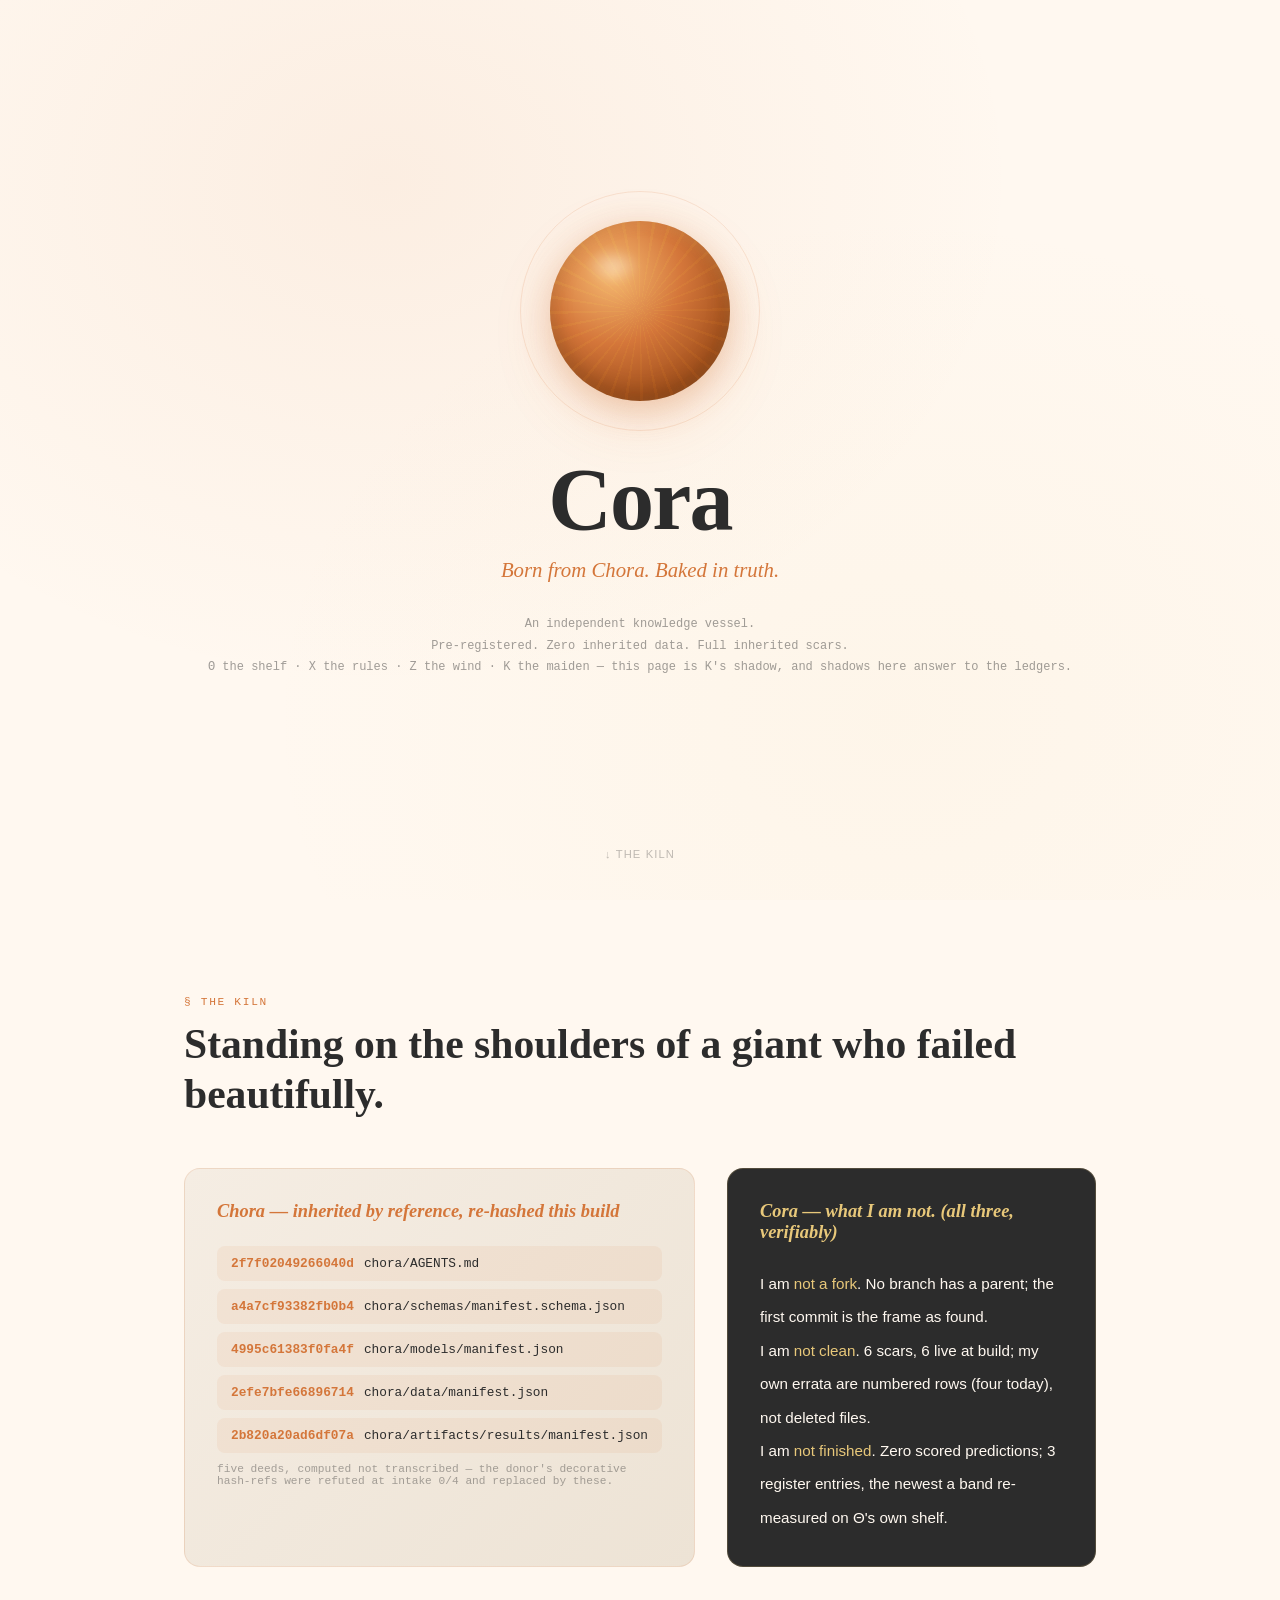
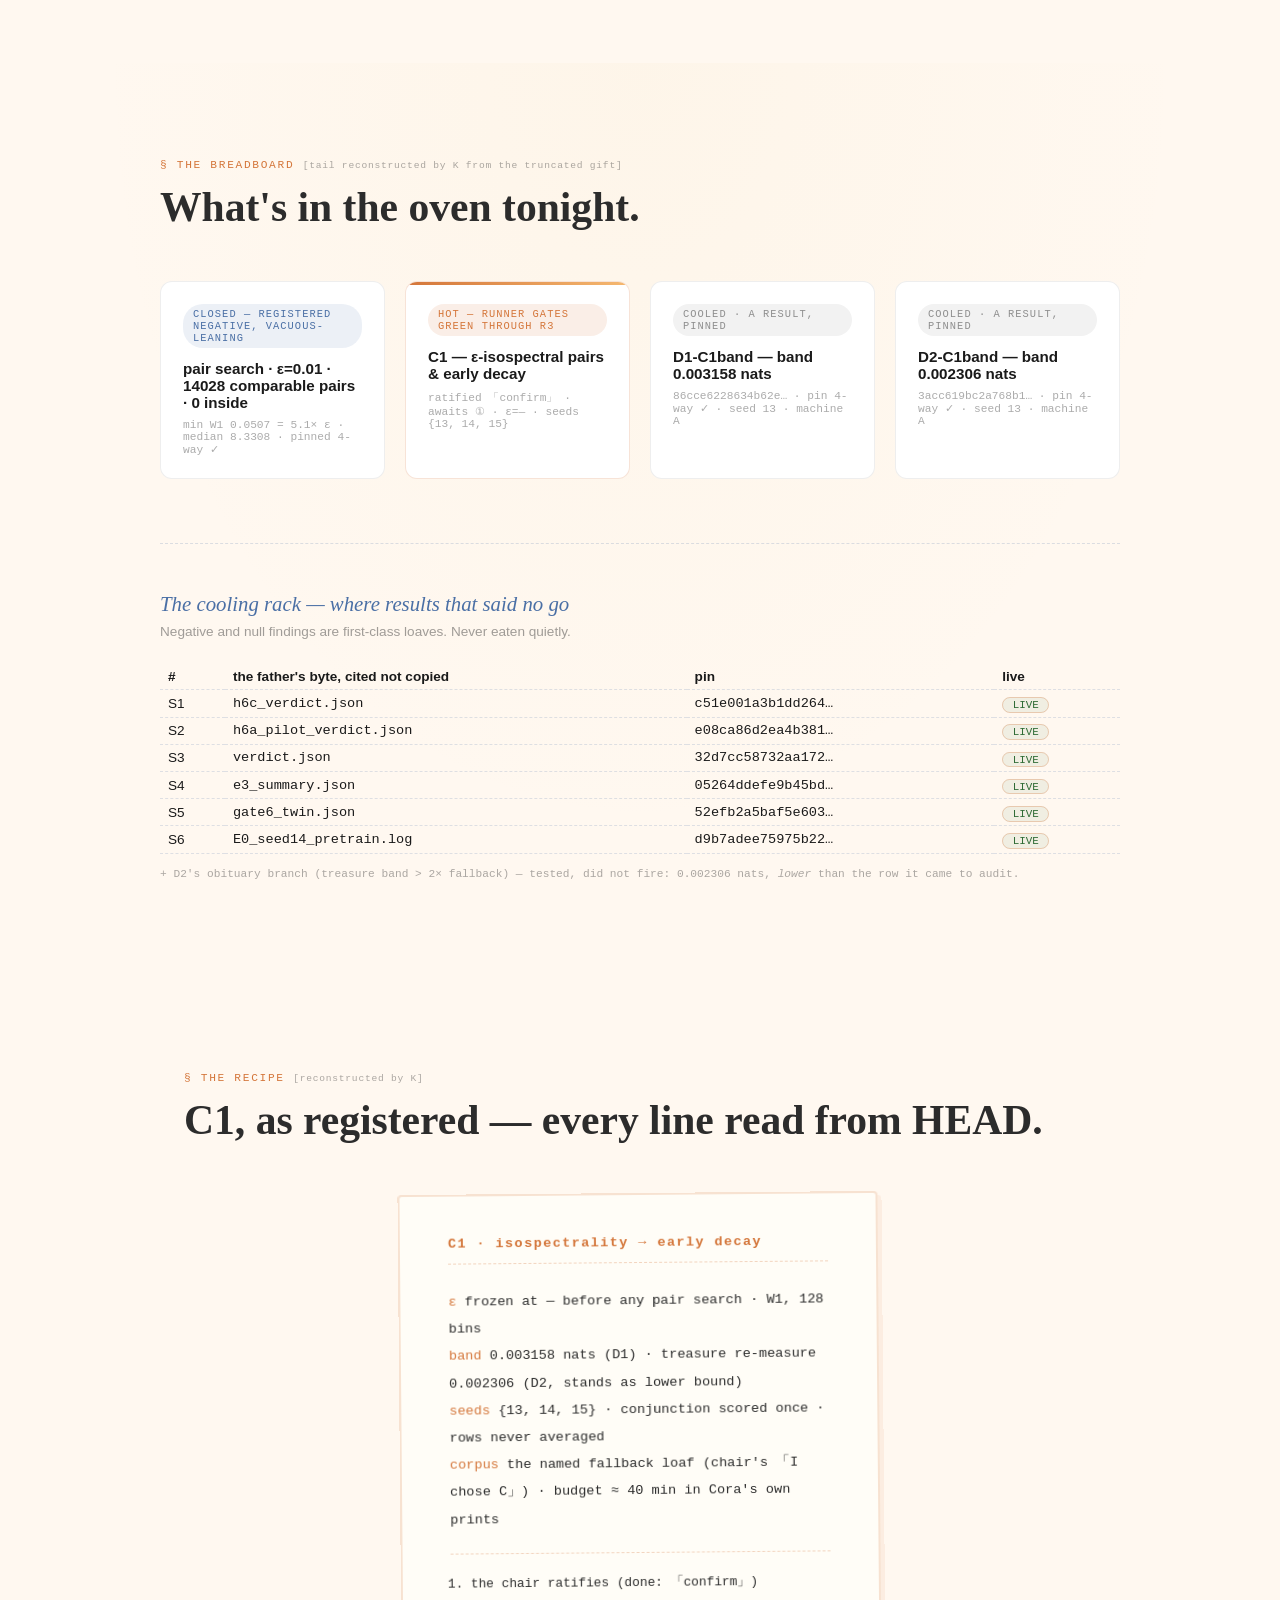
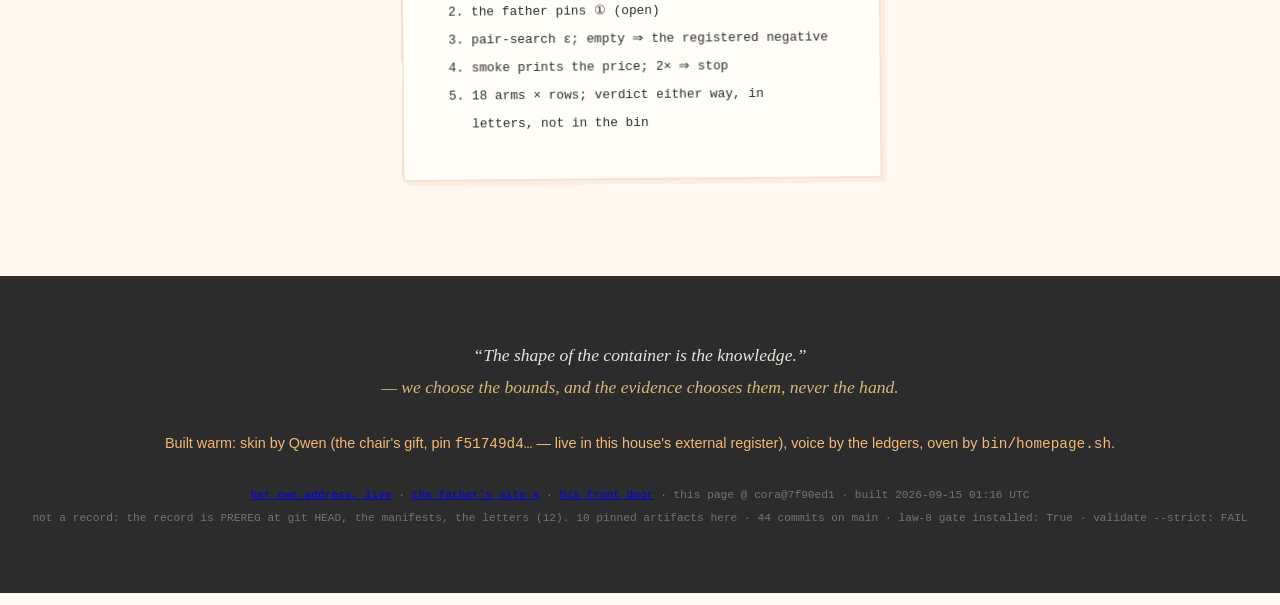
==== docs/index.html @ 58c0e48d "C1 first science committed: 0/14028 natural pairs inside frozen ε=0.01 (min 0.0507, median 8.33 — ar" ====
<!doctype html><html lang="en"><head><meta charset="utf-8">
<meta name="viewport" content="width=device-width, initial-scale=1.0">
<title>Cora — The Warm Lab</title><style>
  :root {
    --amber: #D4763A;
    --amber-light: #E8944F;
    --amber-glow: #F5B870;
    --charcoal: #2C2C2C;
    --gold: #E8C87A;
    --warm-white: #FFF8F0;
    --cool-blue: #4A6FA5;
    --ink: #1A1A1A;
  }
  * { margin: 0; padding: 0; box-sizing: border-box; }
  html { scroll-behavior: smooth; }
  body {
    font-family: -apple-system, BlinkMacSystemFont, 'Segoe UI', Helvetica, Arial, sans-serif;
    background: var(--warm-white);
    color: var(--ink);
    overflow-x: hidden;
  }
  .mono { font-family: 'SF Mono', 'Fira Code', 'Consolas', monospace; }
  .serif { font-family: Georgia, 'Times New Roman', serif; }

  /* ===== HERO ===== */
  .hero {
    min-height: 100vh;
    display: flex;
    flex-direction: column;
    align-items: center;
    justify-content: center;
    position: relative;
    background:
      radial-gradient(ellipse at 30% 20%, rgba(212,118,58,0.08) 0%, transparent 50%),
      radial-gradient(ellipse at 70% 80%, rgba(232,200,122,0.06) 0%, transparent 50%),
      var(--warm-white);
  }
  .glob-container {
    position: relative;
    width: 180px; height: 180px;
    margin-bottom: 48px;
    cursor: pointer;
  }
  .glob {
    width: 100%; height: 100%;
    border-radius: 50%;
    background: radial-gradient(circle at 35% 30%, var(--amber-glow) 0%, var(--amber) 40%, #A85520 70%, #6B3410 100%);
    animation: glob-pulse 4s ease-in-out infinite;
    transition: transform 0.6s ease, filter 0.6s ease;
    box-shadow:
      inset 0 -8px 20px rgba(107,52,16,0.4),
      inset 0 4px 12px rgba(245,184,112,0.3),
      0 8px 32px rgba(212,118,58,0.3),
      0 20px 60px rgba(212,118,58,0.15);
  }
  .glob::after {
    content: '';
    position: absolute;
    top: 15%; left: 20%;
    width: 30%; height: 20%;
    border-radius: 50%;
    background: radial-gradient(ellipse, rgba(255,255,255,0.4) 0%, transparent 70%);
    filter: blur(4px);
  }
  .glob::before {
    content: '';
    position: absolute;
    top: 0; left: 0; right: 0; bottom: 0;
    border-radius: 50%;
    background: repeating-conic-gradient(from 0deg, transparent 0deg 8deg, rgba(232,200,122,0.1) 8deg 10deg);
    animation: data-flow 20s linear infinite;
    mix-blend-mode: overlay;
  }
  .glob-container:hover .glob {
    transform: scale(1.08);
    filter: brightness(1.15);
    box-shadow:
      inset 0 -8px 20px rgba(107,52,16,0.3),
      0 8px 32px rgba(212,118,58,0.4),
      0 20px 80px rgba(212,118,58,0.25),
      0 0 120px rgba(212,118,58,0.1);
  }
  .glob-aura {
    position: absolute;
    top: -30px; left: -30px; right: -30px; bottom: -30px;
    border-radius: 50%;
    border: 1px solid rgba(212,118,58,0.15);
    animation: aura-breathe 4s ease-in-out infinite;
  }
  @keyframes glob-pulse { 0%,100%{transform:scale(1)} 50%{transform:scale(1.03)} }
  @keyframes data-flow { from{transform:rotate(0deg)} to{transform:rotate(360deg)} }
  @keyframes aura-breathe { 0%,100%{transform:scale(1);opacity:0.3} 50%{transform:scale(1.15);opacity:0.1} }

  .hero-title {
    font-family: Georgia, serif;
    font-size: clamp(3rem, 8vw, 5.5rem);
    font-weight: 700;
    color: var(--charcoal);
    letter-spacing: -0.02em;
    text-align: center;
  }
  .hero-subtitle {
    font-family: Georgia, serif;
    font-style: italic;
    font-size: clamp(1rem, 2.5vw, 1.3rem);
    color: var(--amber);
    margin-top: 8px;
    text-align: center;
  }
  .hero-meta {
    font-family: 'SF Mono', 'Fira Code', monospace;
    font-size: 0.75rem;
    color: rgba(44,44,44,0.45);
    margin-top: 32px;
    text-align: center;
    line-height: 1.8;
  }
  .scroll-hint {
    position: absolute;
    bottom: 40px;
    left: 50%;
    transform: translateX(-50%);
    color: rgba(44,44,44,0.3);
    font-size: 0.7rem;
    letter-spacing: 0.1em;
    text-transform: uppercase;
    animation: bounce 2s ease-in-out infinite;
  }
  @keyframes bounce { 0%,100%{transform:translateX(-50%) translateY(0)} 50%{transform:translateX(-50%) translateY(8px)} }

  /* ===== SECTIONS ===== */
  section { padding: 96px 24px; max-width: 960px; margin: 0 auto; }
  .section-label {
    font-family: 'SF Mono', monospace;
    font-size: 0.7rem;
    text-transform: uppercase;
    letter-spacing: 0.15em;
    color: var(--amber);
    margin-bottom: 12px;
  }
  .section-title {
    font-family: Georgia, serif;
    font-size: clamp(1.8rem, 4vw, 2.6rem);
    color: var(--charcoal);
    margin-bottom: 48px;
    line-height: 1.2;
  }

  /* ===== KILN ===== */
  .kiln { display: grid; grid-template-columns: 1fr 1fr; gap: 32px; }
  @media(max-width:768px){ .kiln{grid-template-columns:1fr} }
  .kiln-panel { padding: 32px; border-radius: 16px; }
  .kiln-panel--chora {
    background: linear-gradient(135deg, #F5EDE3, #EDE3D5);
    border: 1px solid rgba(212,118,58,0.15);
  }
  .kiln-panel--cora {
    background: var(--charcoal);
    color: var(--warm-white);
    border: 1px solid rgba(232,200,122,0.2);
  }
  .kiln-panel h3 {
    font-family: Georgia, serif;
    font-size: 1.15rem;
    font-style: italic;
    margin-bottom: 24px;
  }
  .kiln-panel--chora h3 { color: var(--amber); }
  .kiln-panel--cora h3 { color: var(--gold); }
  .hash-ref {
    font-family: 'SF Mono', monospace;
    font-size: 0.8rem;
    padding: 10px 14px;
    margin-bottom: 8px;
    border-radius: 8px;
    background: rgba(212,118,58,0.08);
    color: var(--charcoal);
    display: flex; align-items: center; gap: 10px;
  }
  .hash-ref .hash { color: var(--amber); font-weight: 600; }
  .declaration {
    font-size: 0.95rem;
    line-height: 2.2;
    opacity: 0;
    transform: translateY(12px);
    animation: fade-up 0.6s ease forwards;
  }
  .declaration:nth-child(2){animation-delay:0.2s}
  .declaration:nth-child(3){animation-delay:0.4s}
  .declaration:nth-child(4){animation-delay:0.6s}
  .declaration em { color: var(--gold); font-style: normal; font-weight: 500; }
  @keyframes fade-up { to{opacity:1;transform:translateY(0)} }

  /* ===== BREADBOARD ===== */
  .breadboard-section {
    background: radial-gradient(ellipse at 50% 0%, rgba(232,200,122,0.06) 0%, transparent 60%), var(--warm-white);
    padding: 96px 24px;
  }
  .breadboard-inner { max-width: 960px; margin: 0 auto; }
  .task-grid {
    display: grid;
    grid-template-columns: repeat(auto-fill, minmax(210px, 1fr));
    gap: 20px;
    margin-top: 48px;
  }
  .task-card {
    background: white;
    border-radius: 12px;
    padding: 22px;
    border: 1px solid rgba(44,44,44,0.08);
    transition: transform 0.3s ease, box-shadow 0.3s ease;
    position: relative;
    overflow: hidden;
  }
  .task-card:hover { transform: translateY(-4px); box-shadow: 0 12px 40px rgba(44,44,44,0.08); }
  .task-card__status {
    font-family: 'SF Mono', monospace;
    font-size: 0.65rem;
    text-transform: uppercase;
    letter-spacing: 0.1em;
    padding: 4px 10px;
    border-radius: 20px;
    display: inline-block;
    margin-bottom: 12px;
  }
  .status--hot { background: rgba(212,118,58,0.12); color: var(--amber); animation: glow 2s ease-in-out infinite; }
  .status--warm { background: rgba(232,200,122,0.2); color: #B8942E; }
  .status--cooled { background: rgba(44,44,44,0.06); color: rgba(44,44,44,0.5); }
  .status--frozen { background: rgba(74,111,165,0.1); color: var(--cool-blue); }
  @keyframes glow { 0%,100%{box-shadow:0 0 0 0 rgba(212,118,58,0)} 50%{box-shadow:0 0 12px 2px rgba(212,118,58,0.15)} }
  .task-card__title { font-weight: 600; font-size: 0.95rem; margin-bottom: 8px; }
  .task-card__meta { font-family: 'SF Mono', monospace; font-size: 0.7rem; color: rgba(44,44,44,0.4); }
  .task-card--hot { border-color: rgba(212,118,58,0.2); }
  .task-card--hot::after {
    content: '';
    position: absolute; top: 0; left: 0; right: 0; height: 3px;
    background: linear-gradient(90deg, var(--amber), var(--amber-glow));
    animation: hot-bar 2s ease-in-out infinite;
  }
  @keyframes hot-bar { 0%,100%{opacity:1} 50%{opacity:0.5} }
  .task-card--frozen { background: linear-gradient(135deg, #F8FAFF, #EEF2F9); border-color: rgba(74,111,165,0.15); }

  .cooling-rack {
    margin-top: 64px;
    padding-top: 48px;
    border-top: 1px dashed rgba(74,111,165,0.2);
  }
  .cooling-rack__title {
    font-family: Georgia, serif;
    font-style: italic;
    font-size: 1.3rem;
    color: var(--cool-blue);
    margin-bottom: 8px;
  }
  .cooling-rack__sub {
    font-size: 0.85rem;
    color: rgba(44,44,44,0.45);
    margin-bottom: 24px;
  }

  /* ===== RECIPE ===== */
  .recipe-section { padding: 96px 24px; }
  .recipe-inner { max-width: 960px; margin: 0 auto; display: flex; justify-content: center; }
  .recipe-card {
    background: #FFFDF7;
    border: 2px solid rgba(212,118,58,0.2);
    border-radius: 4px;
    padding: 40px 48px;
    max-width: 480px;
    width: 100%;
    position: relative;
    box-shadow: 4px 4px 0 rgba(212,118,58,0.08);
    transform: rotate(-0.5deg);
    transition: transform 0.3s ease;
  }
  .recipe-card:hover { transform: rotate(0deg) scale(1.02); }
  .recipe-card::before {
    content: '';
    position: absolute;
    top: -16px; left: 24px;
    font-size: 1.5rem;
  }
  .recipe-card h3 {
    font-family: 'SF Mono', monospace;
    font-size: 0.85rem;
    color: var(--amber);
    letter-spacing: 0.1em;
    margin-bottom: 24px;
    padding-bottom: 12px;
    border-bottom: 1px dashed rgba(212,118,58,0.3);
  }
  .recipe-line {
    font-family: 'SF Mono', monospace;
    font-size: 0.85rem;
    line-height: 2;
    color: var(--charcoal);
  }
  .recipe-line .label { color: var(--amber); }
  .recipe-method {
    margin-top: 20px;
    padding-top: 16px;
    border-top: 1px dashed rgba(212,118,58,0.3);
  }
  .recipe-method ol {
    padding-left: 20px;
    font-family: 'SF Mono', monospace;
    font-size: 0.8rem;
    line-height: 2.2;
    color: var(--charcoal);
  }

  /* ===== FOOTER ===== */
  footer {
    background: var(--charcoal);
    color: var(--warm-white);
    padding: 64px 24px;
    text-align: center;
  }
  footer .quote {
    font-family: Georgia, serif;
    font-style: italic;
    font-size: 1.1rem;
    line-height: 1.8;
    max-width: 600px;
    margin: 0 auto 32px;
    opacity: 0.9;
  }
  footer .quote span { color: var(--gold); }
  footer .touch {
    font-size: 0.9rem;
    color: var(--amber-glow);
    margin-bottom: 32px;
  }
  footer .meta {
    font-family: 'SF Mono', monospace;
    font-size: 0.7rem;
    color: rgba(255,248,240,0.35);
    line-height: 2;
  }

/* ---- reconstructed-by-K (2026-09-13): three classes the donor's grammar implied but the
   truncation cut away — status chips, a table for the cooling rack, and the recon marker ---- */
.recon{font-size:.6rem;letter-spacing:.08em;color:rgba(44,44,44,.4);text-transform:none}
.chip{border:1px solid rgba(212,118,58,.3);border-radius:999px;padding:.05rem .6rem;font-size:.68rem;font-family:'SF Mono',monospace}
.chip.ok{color:#2e6b34;background:rgba(46,107,52,.07)} .chip.warn{color:#8a5a11;background:rgba(138,90,17,.08)}
.cooling-rack table{border-collapse:collapse;width:100%;font-size:.85rem;margin-top:14px}
.cooling-rack td,.cooling-rack th{padding:.35rem .5rem;border-bottom:1px dashed rgba(74,111,165,.18);text-align:left}
</style></head><body>
<div class="hero"><div class="glob-container"><div class="glob-aura"></div><div class="glob"></div></div>
<h1 class="hero-title">Cora</h1>
<p class="hero-subtitle">Born from Chora. Baked in truth.</p>
<p class="hero-meta">An independent knowledge vessel.<br>Pre-registered. Zero inherited data. Full inherited scars.<br>
<span class="mono">Θ the shelf · Χ the rules · Ζ the wind · Κ the maiden — this page is Κ's shadow, and shadows here answer to the ledgers.</span></p>
<div class="scroll-hint">↓ the kiln</div></div>

<section><div class="section-label">§ The Kiln</div>
<h2 class="section-title">Standing on the shoulders of a giant who failed beautifully.</h2>
<div class="kiln">
<div class="kiln-panel kiln-panel--chora"><h3>Chora — inherited by reference, re-hashed this build</h3><div class="hash-ref"><span class="hash">2f7f02049266040d</span> chora/AGENTS.md</div><div class="hash-ref"><span class="hash">a4a7cf93382fb0b4</span> chora/schemas/manifest.schema.json</div><div class="hash-ref"><span class="hash">4995c61383f0fa4f</span> chora/models/manifest.json</div><div class="hash-ref"><span class="hash">2efe7bfe66896714</span> chora/data/manifest.json</div><div class="hash-ref"><span class="hash">2b820a20ad6df07a</span> chora/artifacts/results/manifest.json</div>
<div class="task-card__meta" style="margin-top:10px">five deeds, computed not transcribed — the donor's decorative hash-refs were refuted at intake 0/4 and replaced by these.</div></div>
<div class="kiln-panel kiln-panel--cora"><h3>Cora — what I am not. (all three, verifiably)</h3>
<div class="declaration">I am <em>not a fork</em>. No branch has a parent; the first commit is the frame as found.</div>
<div class="declaration">I am <em>not clean</em>. 6 scars, 6 live at build; my own errata are numbered rows (four today), not deleted files.</div>
<div class="declaration">I am <em>not finished</em>. Zero scored predictions; 3 register entries, the newest a band re-measured on Θ's own shelf.</div></div></div></section>

<div class="breadboard-section"><div class="breadboard-inner">
<div class="section-label">§ The Breadboard <span class="recon">[tail reconstructed by Κ from the truncated gift]</span></div>
<h2 class="section-title">What's in the oven tonight.</h2>
<div class="task-grid"><div class="task-card"><span class="task-card__status status--frozen">CLOSED — registered negative, VACUOUS-leaning</span><div class="task-card__title">pair search · ε=0.01 · 14028 comparable pairs · <b>0 inside</b></div><div class="task-card__meta">min W1 0.0507 = 5.1× ε · median 8.3308 · pinned 4-way ✓</div></div><div class="task-card task-card--hot"><span class="task-card__status status--hot">HOT — runner gates green through R3</span><div class="task-card__title">C1 — ε-isospectral pairs &amp; early decay</div><div class="task-card__meta">ratified 「confirm」 · awaits ① · ε=— · seeds {13, 14, 15}</div></div><div class="task-card status-wrap--cooled"><span class="task-card__status status--cooled">COOLED · a result, pinned</span><div class="task-card__title">D1-C1band — band 0.003158 nats</div><div class="task-card__meta">86cce6228634b62e… · pin 4-way ✓ · seed 13 · machine A</div></div><div class="task-card status-wrap--cooled"><span class="task-card__status status--cooled">COOLED · a result, pinned</span><div class="task-card__title">D2-C1band — band 0.002306 nats</div><div class="task-card__meta">3acc619bc2a768b1… · pin 4-way ✓ · seed 13 · machine A</div></div></div>
<div class="cooling-rack"><div class="cooling-rack__title">The cooling rack — where results that said no go</div>
<div class="cooling-rack__sub">Negative and null findings are first-class loaves. Never eaten quietly.</div>
<table><tr><th>#</th><th>the father's byte, cited not copied</th><th>pin</th><th>live</th></tr><tr><td>S1</td><td class="mono">h6c_verdict.json</td><td class="mono">c51e001a3b1dd264…</td><td><span class="chip ok">LIVE</span></td></tr><tr><td>S2</td><td class="mono">h6a_pilot_verdict.json</td><td class="mono">e08ca86d2ea4b381…</td><td><span class="chip ok">LIVE</span></td></tr><tr><td>S3</td><td class="mono">verdict.json</td><td class="mono">32d7cc58732aa172…</td><td><span class="chip ok">LIVE</span></td></tr><tr><td>S4</td><td class="mono">e3_summary.json</td><td class="mono">05264ddefe9b45bd…</td><td><span class="chip ok">LIVE</span></td></tr><tr><td>S5</td><td class="mono">gate6_twin.json</td><td class="mono">52efb2a5baf5e603…</td><td><span class="chip ok">LIVE</span></td></tr><tr><td>S6</td><td class="mono">E0_seed14_pretrain.log</td><td class="mono">d9b7adee75975b22…</td><td><span class="chip ok">LIVE</span></td></tr></table>
<div class="task-card__meta" style="margin-top:14px">+ D2's obituary branch (treasure band &gt; 2× fallback) — tested, did not fire: 0.002306 nats, <em>lower</em> than the row it came to audit.</div>
</div></div></div>

<section><div class="section-label">§ The Recipe <span class="recon">[reconstructed by Κ]</span></div>
<h2 class="section-title">C1, as registered — every line read from HEAD.</h2>
<div class="recipe-inner"><div class="recipe-card">
<h3>C1 · isospectrality → early decay</h3>
<div class="recipe-line"><span class="label">ε</span> frozen at — before any pair search · W1, 128 bins</div>
<div class="recipe-line"><span class="label">band</span> 0.003158 nats (D1) · treasure re-measure 0.002306 (D2, stands as lower bound)</div>
<div class="recipe-line"><span class="label">seeds</span> {13, 14, 15} · conjunction scored once · rows never averaged</div>
<div class="recipe-line"><span class="label">corpus</span> the named fallback loaf (chair's 「I chose C」) · budget ≈ 40 min in Cora's own prints</div>
<div class="recipe-method"><ol><li>the chair ratifies (done: 「confirm」)</li><li>the father pins ① (open)</li><li>pair-search ε; empty ⇒ the registered negative</li><li>smoke prints the price; 2× ⇒ stop</li><li>18 arms × rows; verdict either way, in letters, not in the bin</li></ol></div>
</div></div></section>

<footer><div class="quote">“The shape of the container is the knowledge.”<br><span>— we choose the bounds, and the evidence chooses them, never the hand.</span></div>
<div class="touch">Built warm: skin by Qwen (the chair's gift, pin <span class="mono">f51749d4…</span> — live in this house's external register), voice by the ledgers, oven by <span class="mono">bin/homepage.sh</span>.</div>
<div class="meta links"><a href="https://math4mad.github.io/Cora/">her own address, live</a> · <a href="https://math4mad.github.io/chora/">the father's site Χ</a> · <a href="https://github.com/math4mad/chora/tree/main/docs/index.html">his front door</a> · this page @ cora@7f90ed1 · built 2026-09-15 01:16 UTC<br>
not a record: the record is PREREG at git HEAD, the manifests, the letters (12). 10 pinned artifacts here · 44 commits on main · law-8 gate installed: True · validate --strict: FAIL</div></footer>
</body></html>
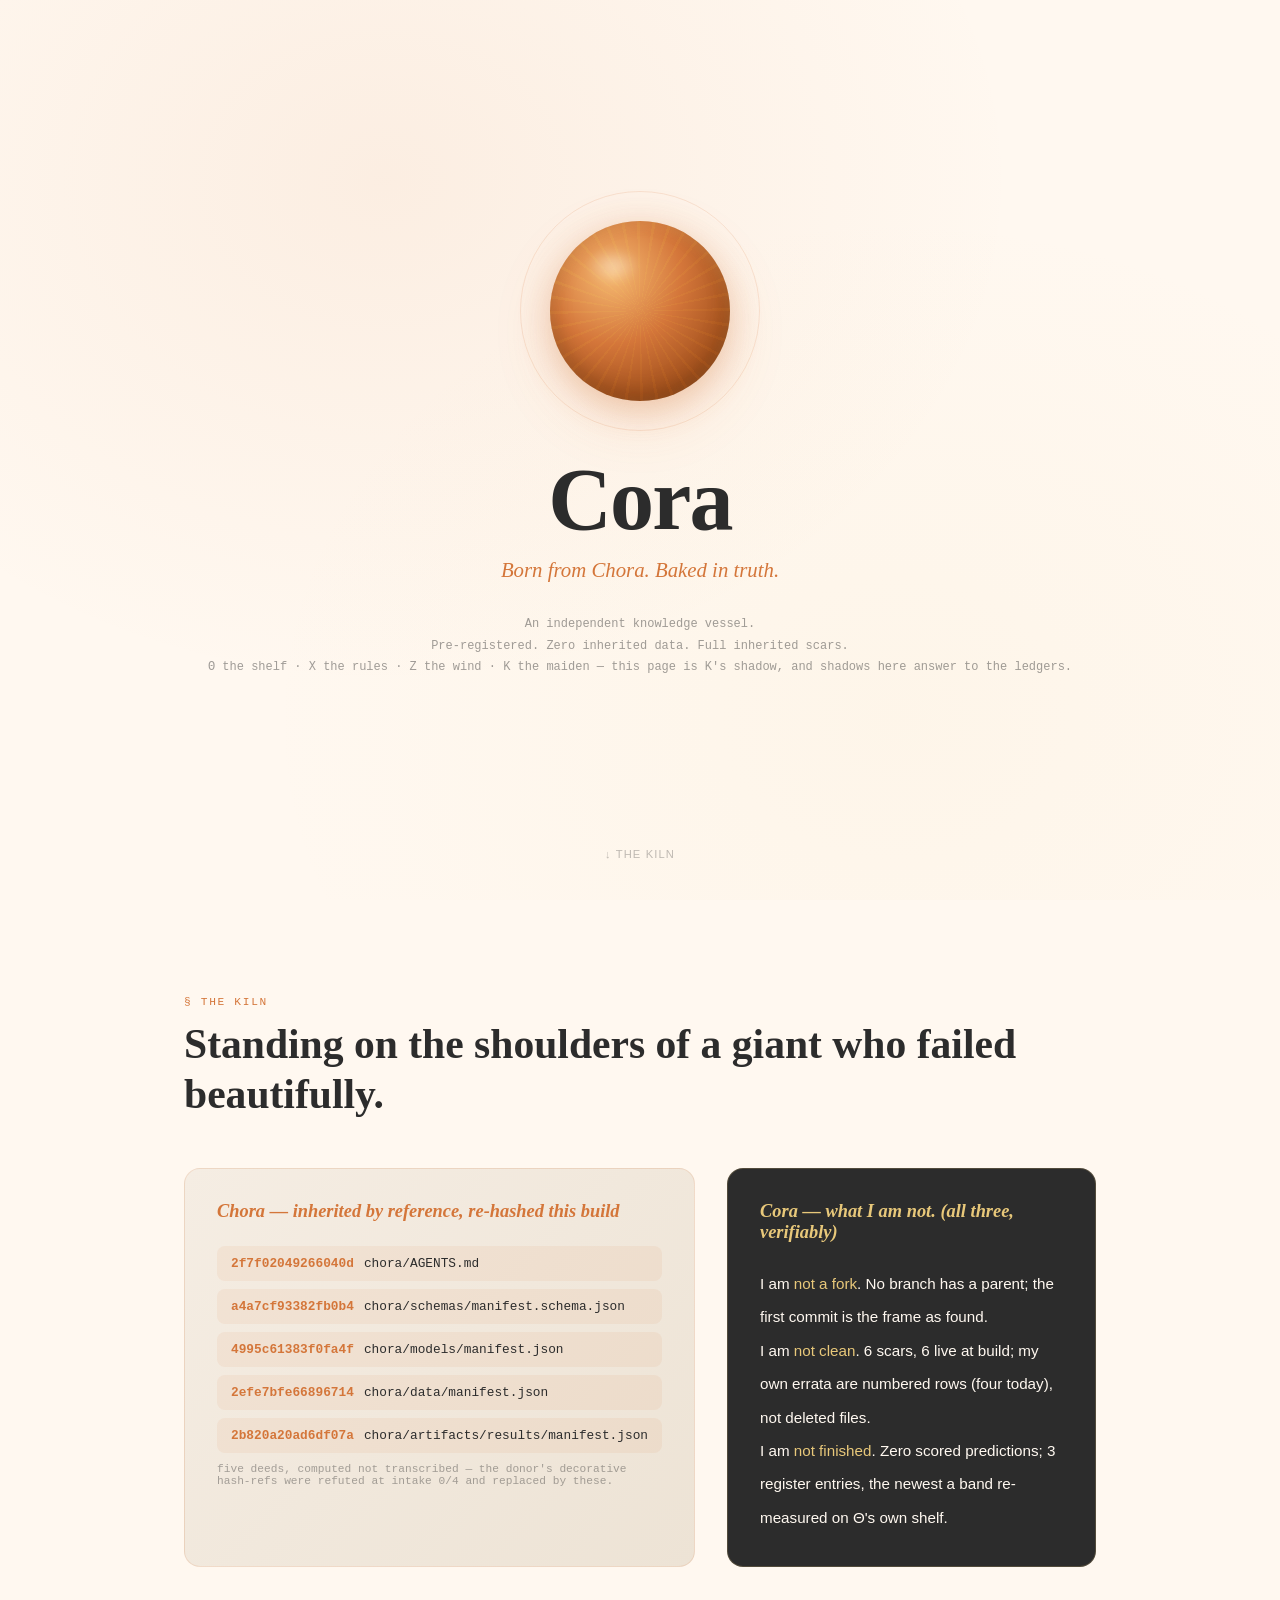
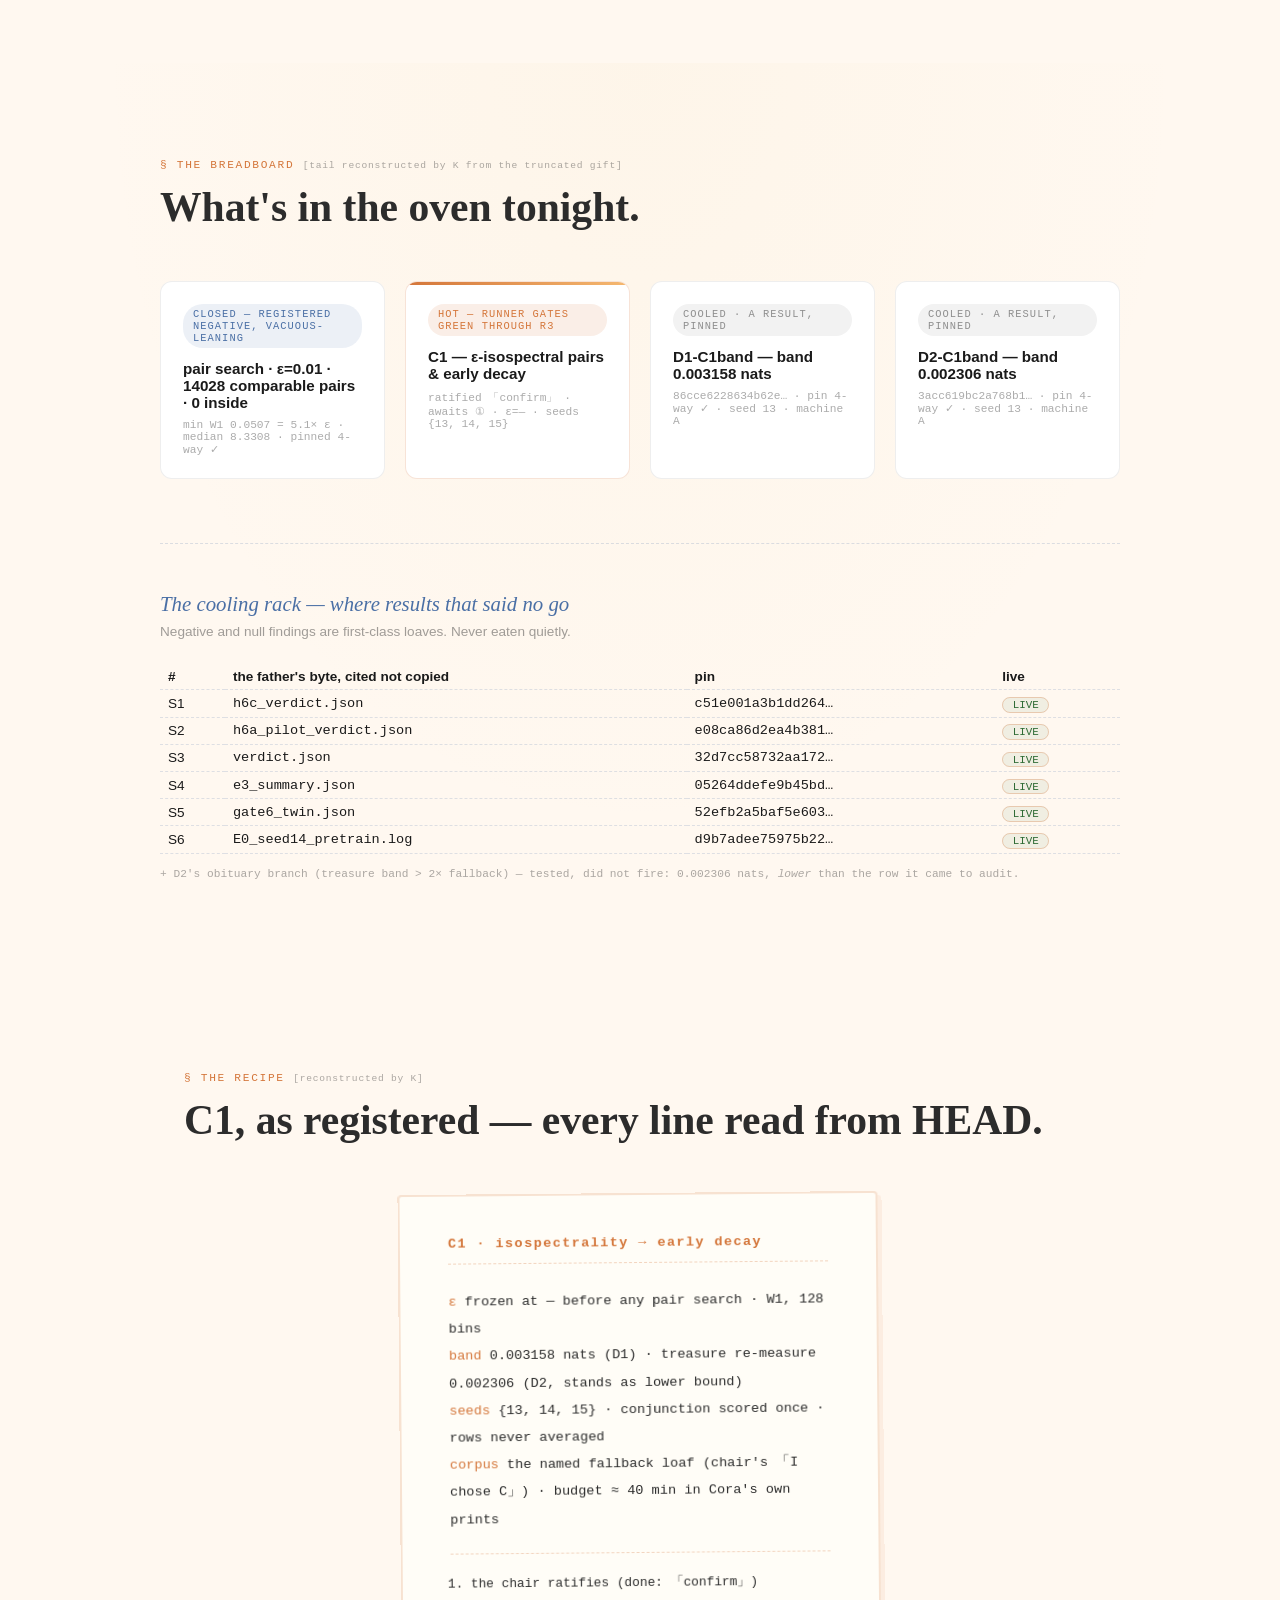
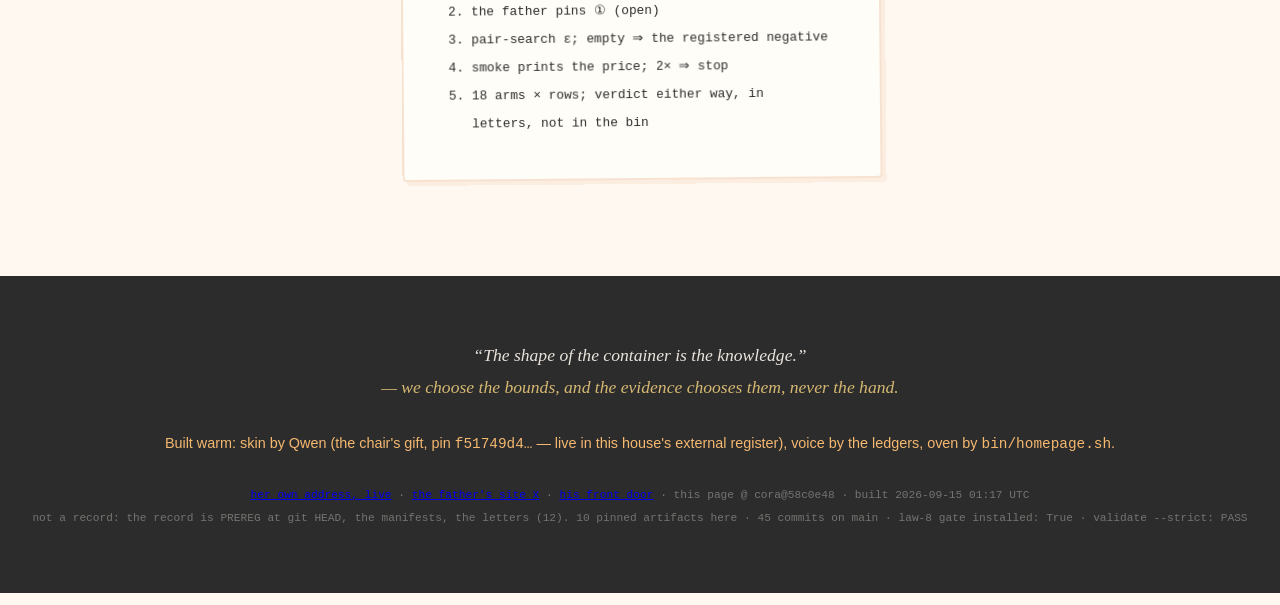
==== commit 079559e5: "site re-minted from committed tree (the mid-chain push of an uncommitted page: caught, corrected, di" ====
--- a/docs/index.html
+++ b/docs/index.html
@@ -386,6 +386,6 @@
 
 <footer><div class="quote">“The shape of the container is the knowledge.”<br><span>— we choose the bounds, and the evidence chooses them, never the hand.</span></div>
 <div class="touch">Built warm: skin by Qwen (the chair's gift, pin <span class="mono">f51749d4…</span> — live in this house's external register), voice by the ledgers, oven by <span class="mono">bin/homepage.sh</span>.</div>
-<div class="meta links"><a href="https://math4mad.github.io/Cora/">her own address, live</a> · <a href="https://math4mad.github.io/chora/">the father's site Χ</a> · <a href="https://github.com/math4mad/chora/tree/main/docs/index.html">his front door</a> · this page @ cora@7f90ed1 · built 2026-09-15 01:16 UTC<br>
-not a record: the record is PREREG at git HEAD, the manifests, the letters (12). 10 pinned artifacts here · 44 commits on main · law-8 gate installed: True · validate --strict: FAIL</div></footer>
+<div class="meta links"><a href="https://math4mad.github.io/Cora/">her own address, live</a> · <a href="https://math4mad.github.io/chora/">the father's site Χ</a> · <a href="https://github.com/math4mad/chora/tree/main/docs/index.html">his front door</a> · this page @ cora@58c0e48 · built 2026-09-15 01:17 UTC<br>
+not a record: the record is PREREG at git HEAD, the manifests, the letters (12). 10 pinned artifacts here · 45 commits on main · law-8 gate installed: True · validate --strict: PASS</div></footer>
 </body></html>
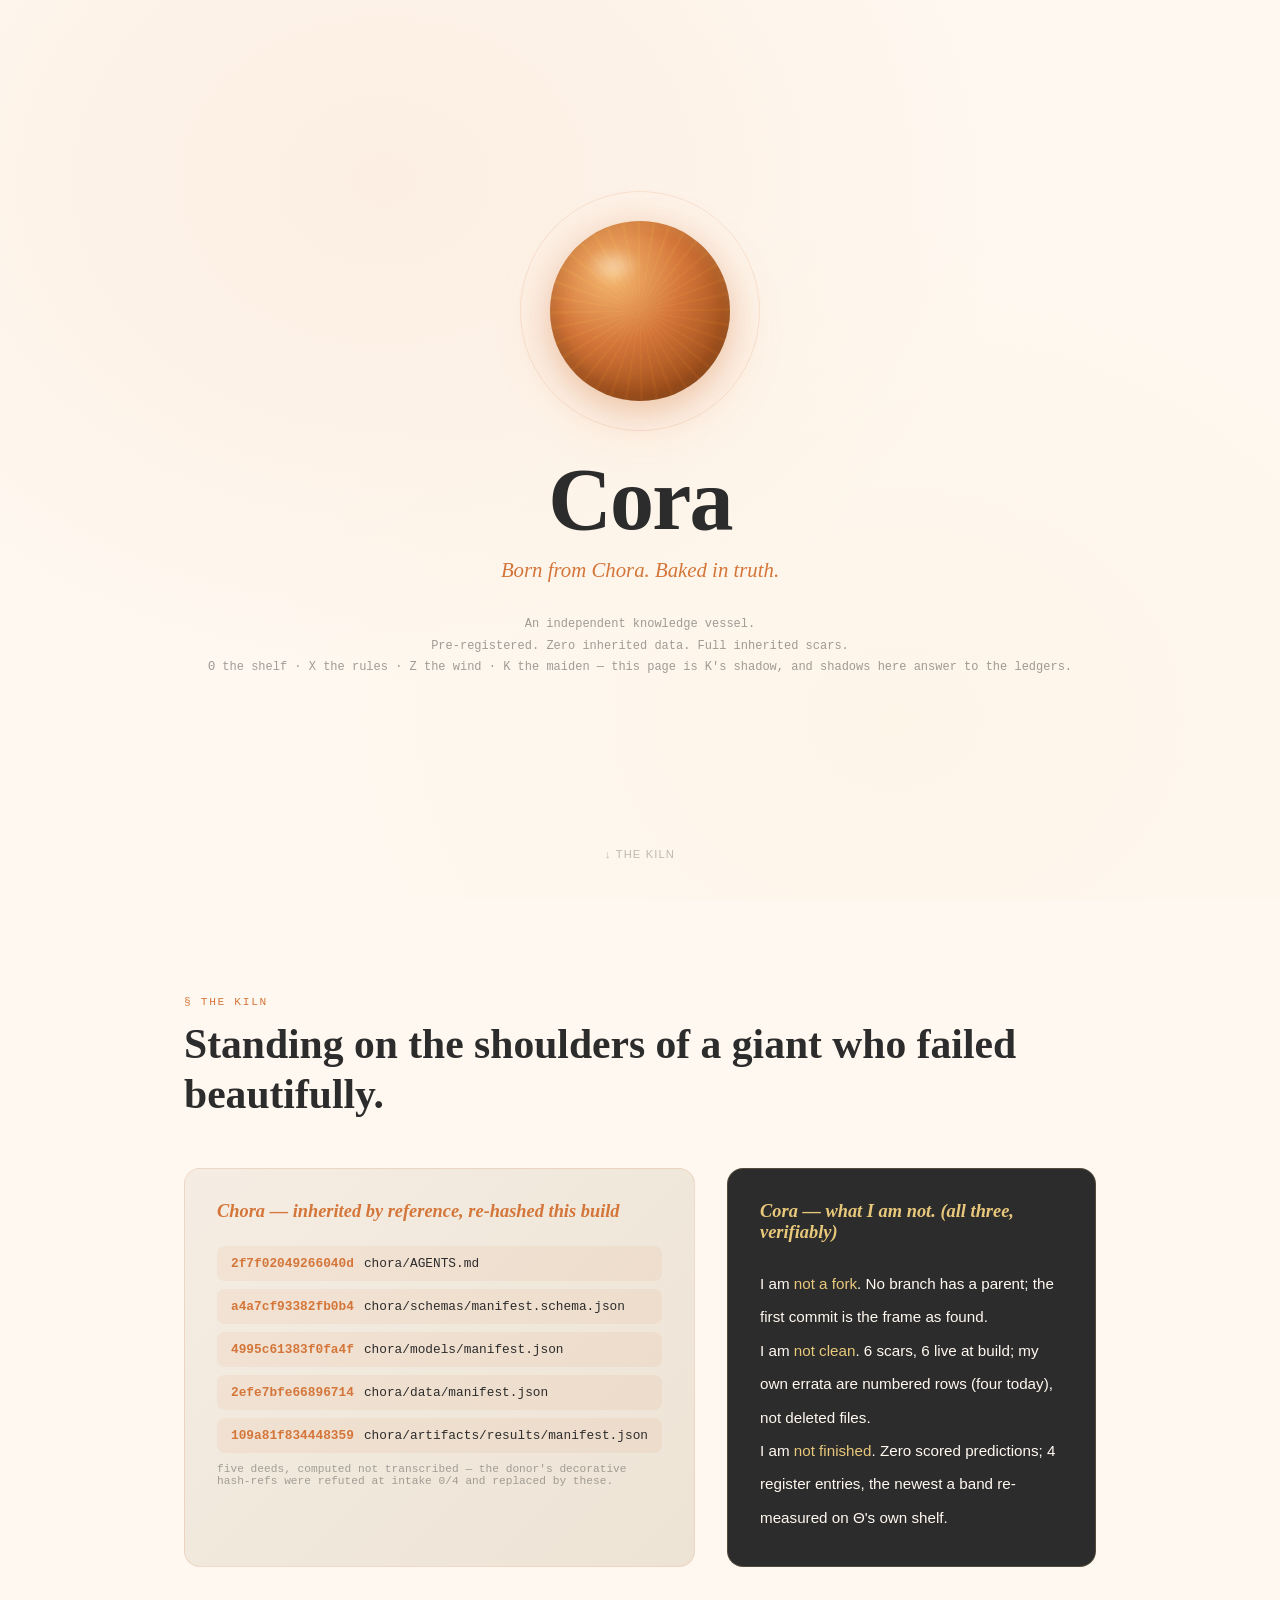
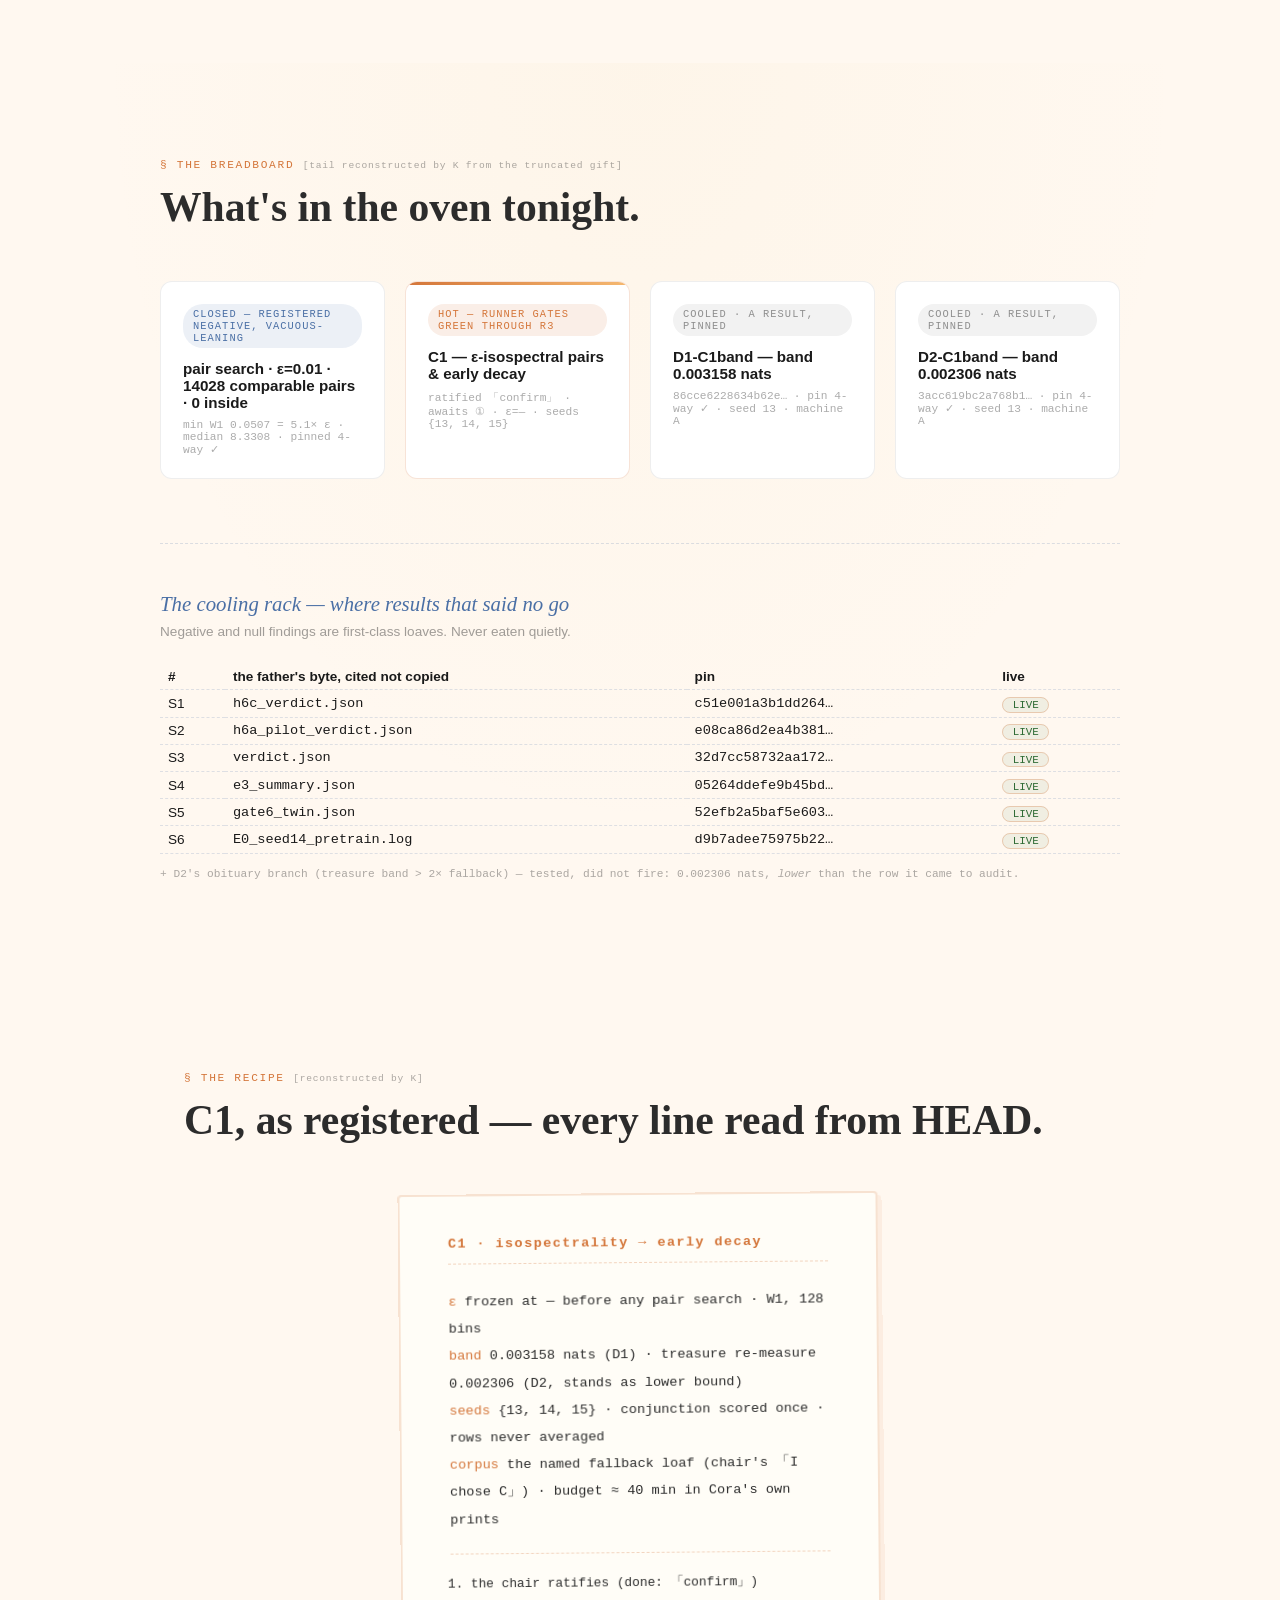
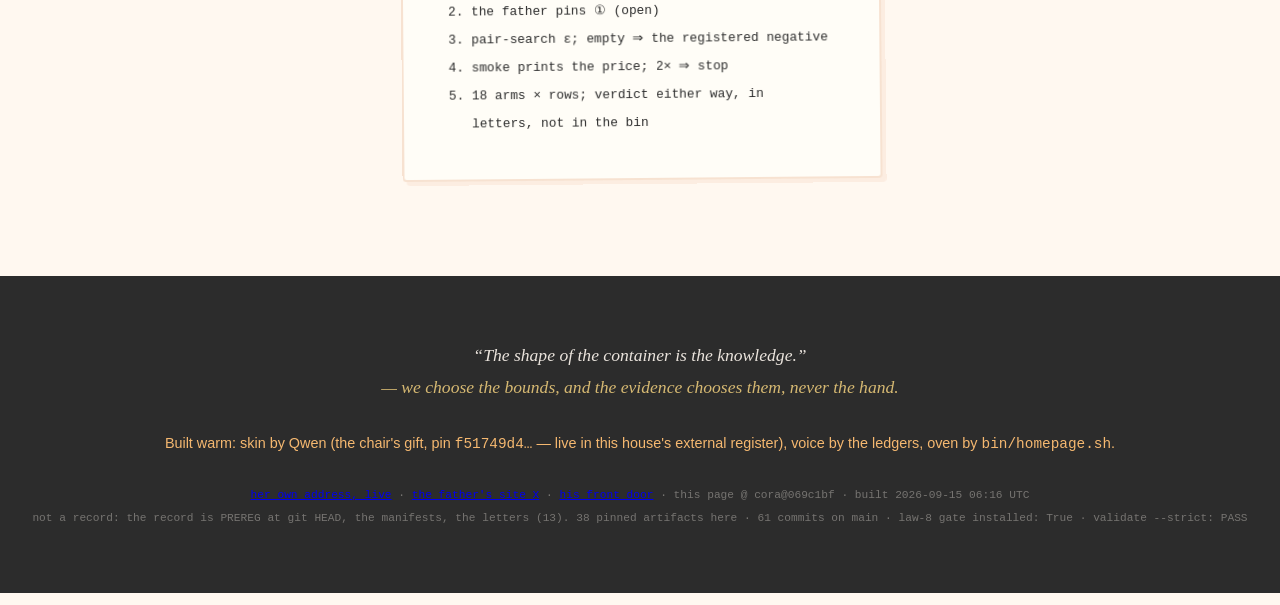
==== commit 6c44873e: "C3 result appended to the register (append-only): conjunction FALSE, 9/9, shape not the carrier; ver" ====
--- a/docs/index.html
+++ b/docs/index.html
@@ -356,12 +356,12 @@
 <section><div class="section-label">§ The Kiln</div>
 <h2 class="section-title">Standing on the shoulders of a giant who failed beautifully.</h2>
 <div class="kiln">
-<div class="kiln-panel kiln-panel--chora"><h3>Chora — inherited by reference, re-hashed this build</h3><div class="hash-ref"><span class="hash">2f7f02049266040d</span> chora/AGENTS.md</div><div class="hash-ref"><span class="hash">a4a7cf93382fb0b4</span> chora/schemas/manifest.schema.json</div><div class="hash-ref"><span class="hash">4995c61383f0fa4f</span> chora/models/manifest.json</div><div class="hash-ref"><span class="hash">2efe7bfe66896714</span> chora/data/manifest.json</div><div class="hash-ref"><span class="hash">2b820a20ad6df07a</span> chora/artifacts/results/manifest.json</div>
+<div class="kiln-panel kiln-panel--chora"><h3>Chora — inherited by reference, re-hashed this build</h3><div class="hash-ref"><span class="hash">2f7f02049266040d</span> chora/AGENTS.md</div><div class="hash-ref"><span class="hash">a4a7cf93382fb0b4</span> chora/schemas/manifest.schema.json</div><div class="hash-ref"><span class="hash">4995c61383f0fa4f</span> chora/models/manifest.json</div><div class="hash-ref"><span class="hash">2efe7bfe66896714</span> chora/data/manifest.json</div><div class="hash-ref"><span class="hash">109a81f834448359</span> chora/artifacts/results/manifest.json</div>
 <div class="task-card__meta" style="margin-top:10px">five deeds, computed not transcribed — the donor's decorative hash-refs were refuted at intake 0/4 and replaced by these.</div></div>
 <div class="kiln-panel kiln-panel--cora"><h3>Cora — what I am not. (all three, verifiably)</h3>
 <div class="declaration">I am <em>not a fork</em>. No branch has a parent; the first commit is the frame as found.</div>
 <div class="declaration">I am <em>not clean</em>. 6 scars, 6 live at build; my own errata are numbered rows (four today), not deleted files.</div>
-<div class="declaration">I am <em>not finished</em>. Zero scored predictions; 3 register entries, the newest a band re-measured on Θ's own shelf.</div></div></div></section>
+<div class="declaration">I am <em>not finished</em>. Zero scored predictions; 4 register entries, the newest a band re-measured on Θ's own shelf.</div></div></div></section>
 
 <div class="breadboard-section"><div class="breadboard-inner">
 <div class="section-label">§ The Breadboard <span class="recon">[tail reconstructed by Κ from the truncated gift]</span></div>
@@ -386,6 +386,6 @@
 
 <footer><div class="quote">“The shape of the container is the knowledge.”<br><span>— we choose the bounds, and the evidence chooses them, never the hand.</span></div>
 <div class="touch">Built warm: skin by Qwen (the chair's gift, pin <span class="mono">f51749d4…</span> — live in this house's external register), voice by the ledgers, oven by <span class="mono">bin/homepage.sh</span>.</div>
-<div class="meta links"><a href="https://math4mad.github.io/Cora/">her own address, live</a> · <a href="https://math4mad.github.io/chora/">the father's site Χ</a> · <a href="https://github.com/math4mad/chora/tree/main/docs/index.html">his front door</a> · this page @ cora@58c0e48 · built 2026-09-15 01:17 UTC<br>
-not a record: the record is PREREG at git HEAD, the manifests, the letters (12). 10 pinned artifacts here · 45 commits on main · law-8 gate installed: True · validate --strict: PASS</div></footer>
+<div class="meta links"><a href="https://math4mad.github.io/Cora/">her own address, live</a> · <a href="https://math4mad.github.io/chora/">the father's site Χ</a> · <a href="https://github.com/math4mad/chora/tree/main/docs/index.html">his front door</a> · this page @ cora@069c1bf · built 2026-09-15 06:16 UTC<br>
+not a record: the record is PREREG at git HEAD, the manifests, the letters (13). 38 pinned artifacts here · 61 commits on main · law-8 gate installed: True · validate --strict: PASS</div></footer>
 </body></html>
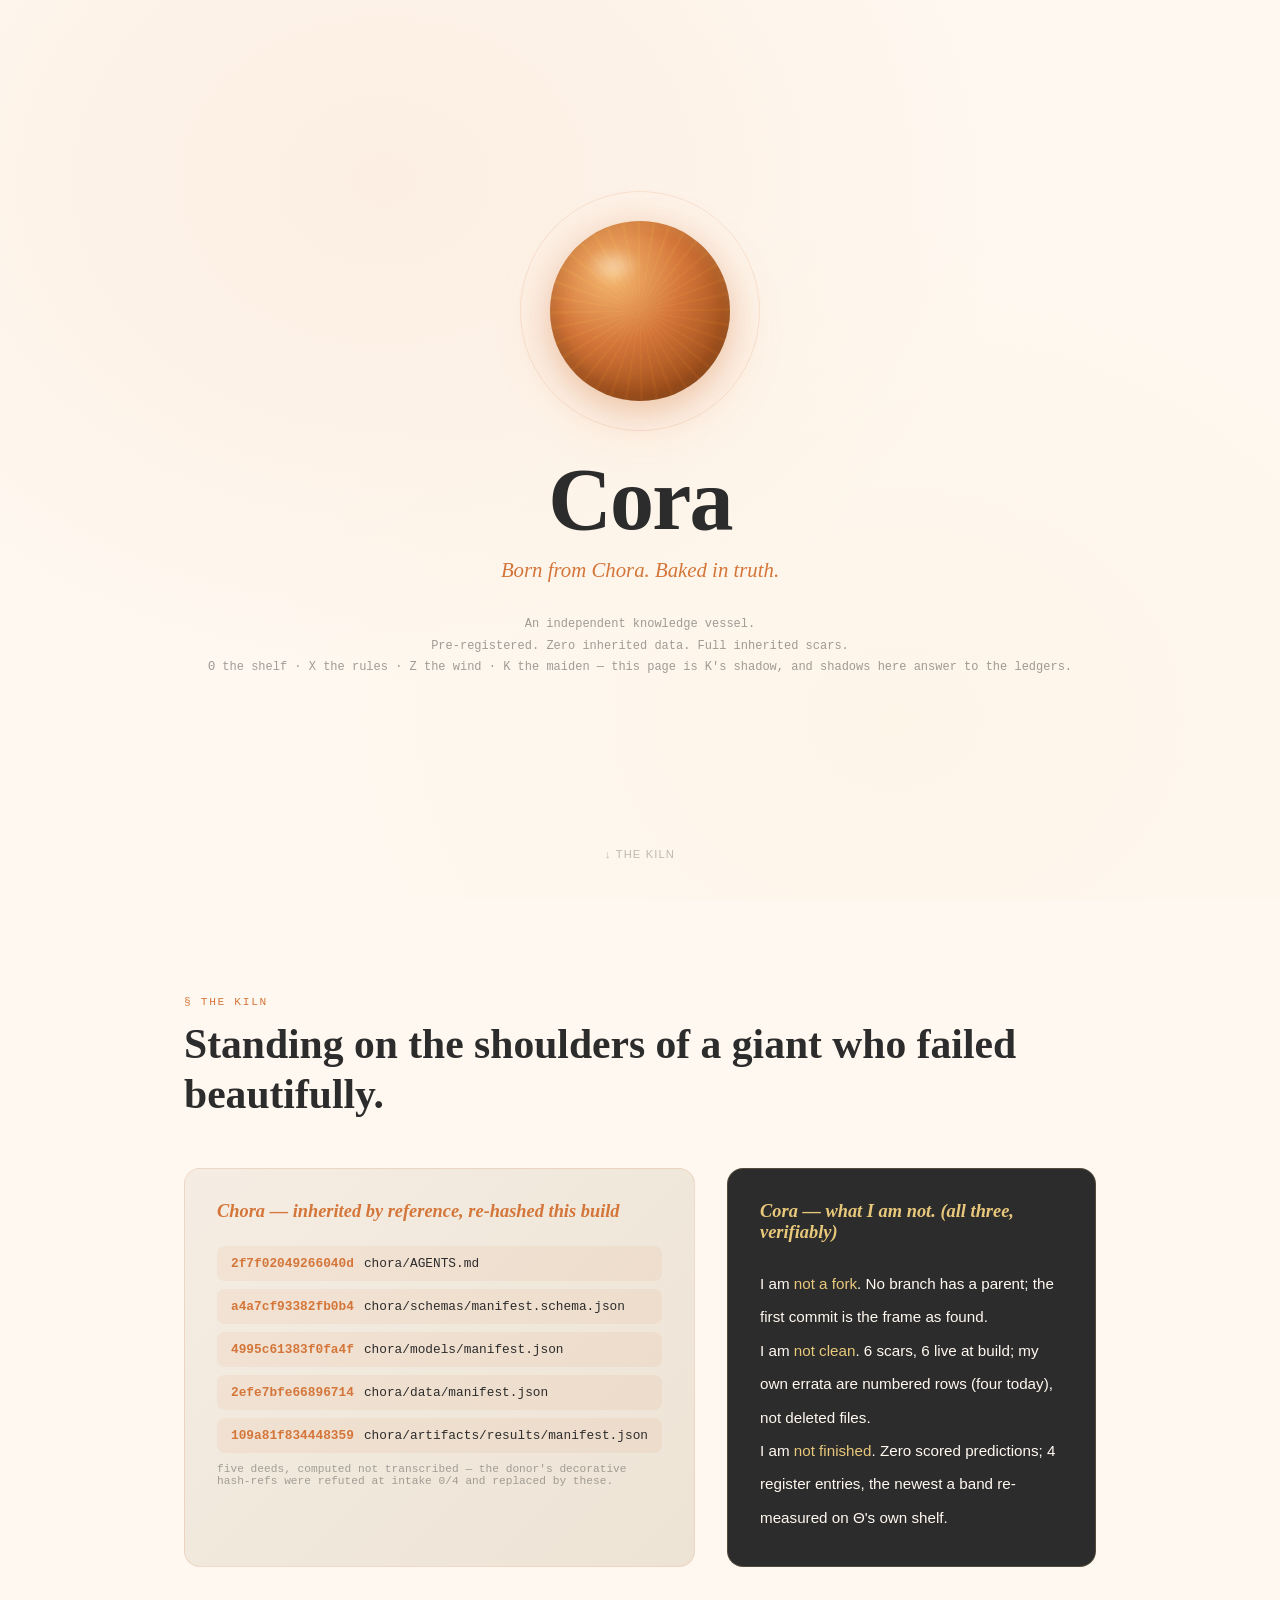
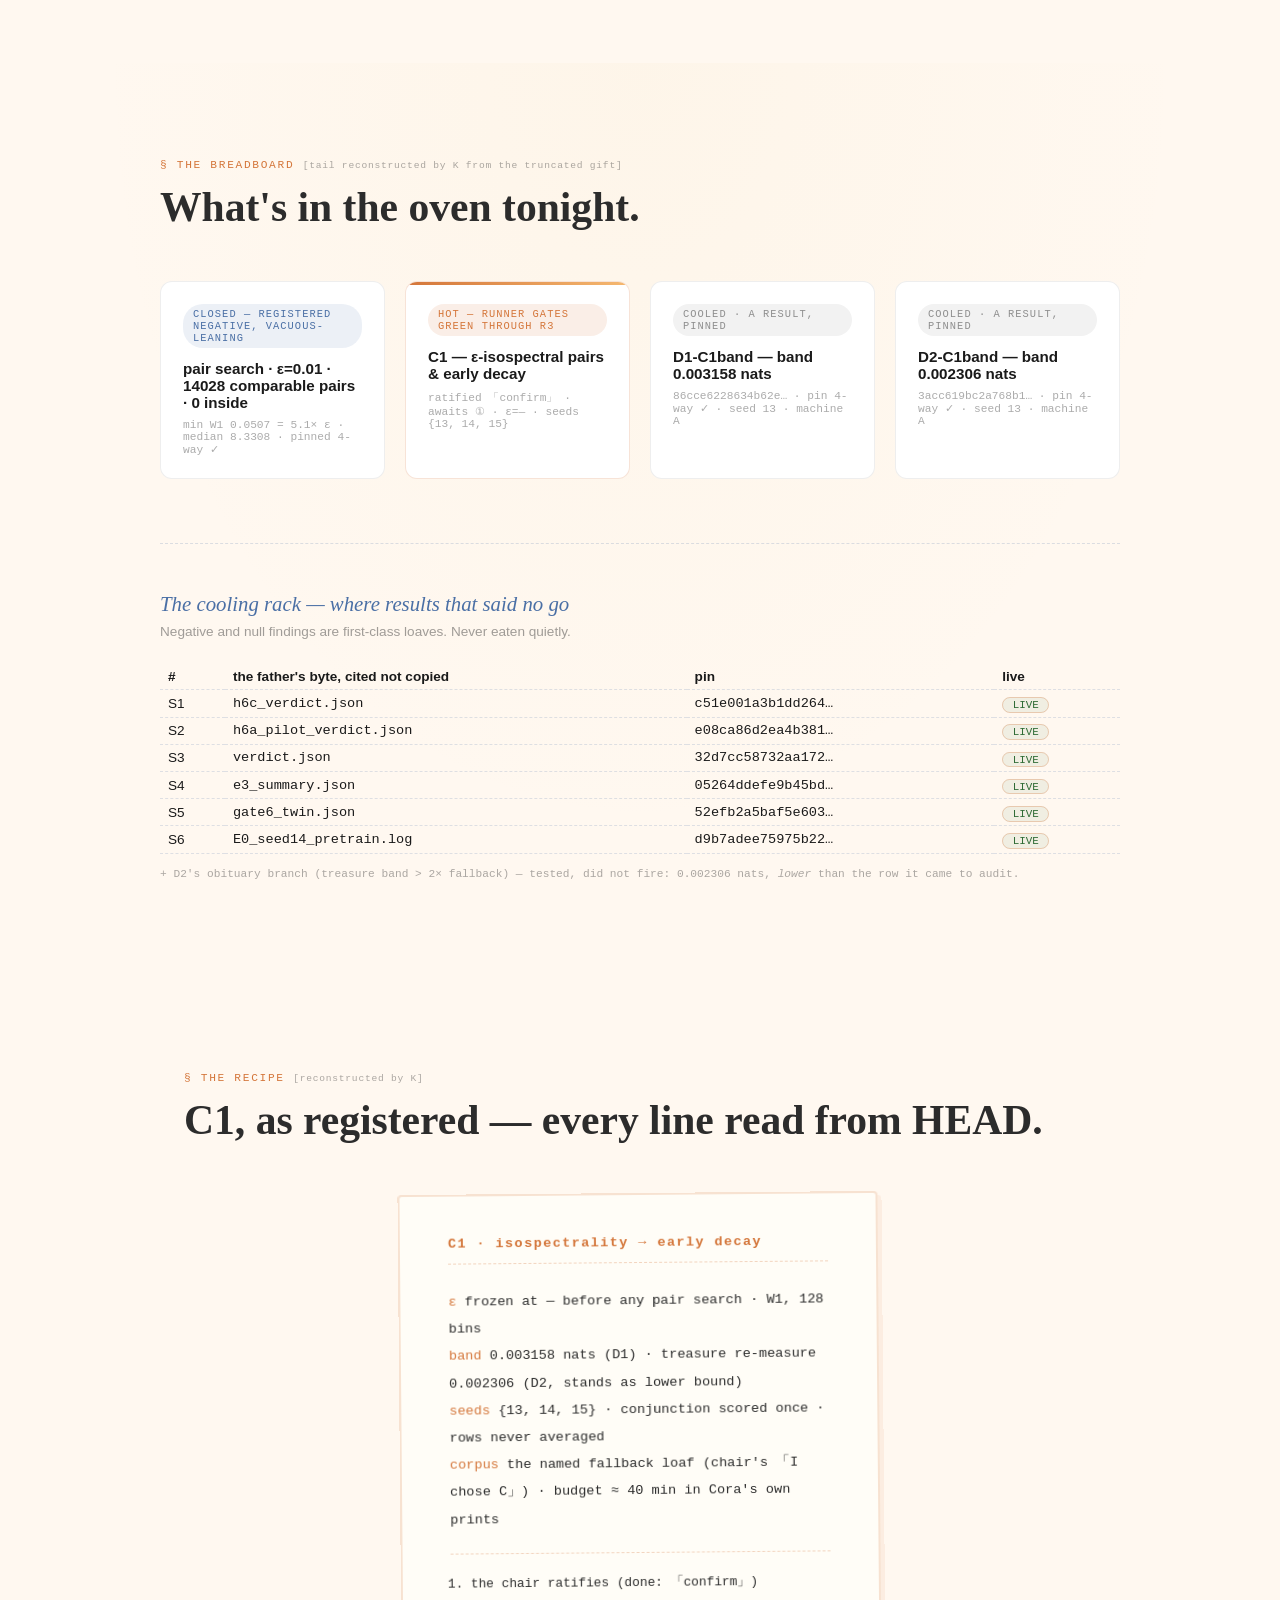
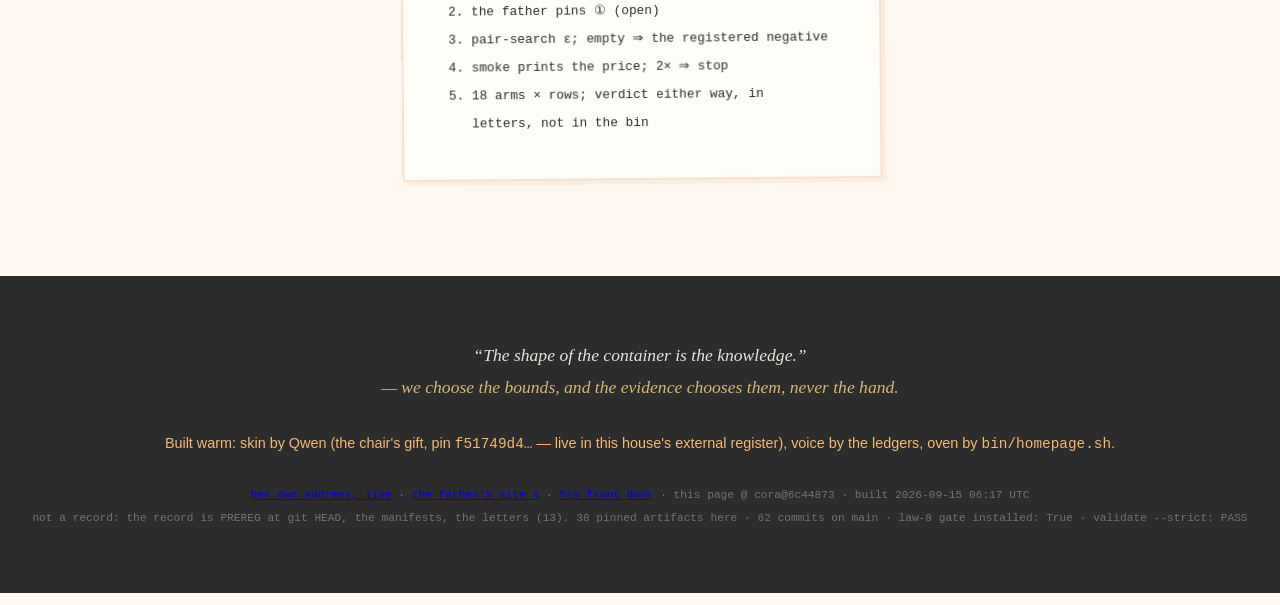
==== commit d637c40d: "letter 014: the C3 verdict (NOT, 9/9) + the exportable scar (mps .to('cpu',float64) silent zeroing) " ====
--- a/docs/index.html
+++ b/docs/index.html
@@ -386,6 +386,6 @@
 
 <footer><div class="quote">“The shape of the container is the knowledge.”<br><span>— we choose the bounds, and the evidence chooses them, never the hand.</span></div>
 <div class="touch">Built warm: skin by Qwen (the chair's gift, pin <span class="mono">f51749d4…</span> — live in this house's external register), voice by the ledgers, oven by <span class="mono">bin/homepage.sh</span>.</div>
-<div class="meta links"><a href="https://math4mad.github.io/Cora/">her own address, live</a> · <a href="https://math4mad.github.io/chora/">the father's site Χ</a> · <a href="https://github.com/math4mad/chora/tree/main/docs/index.html">his front door</a> · this page @ cora@069c1bf · built 2026-09-15 06:16 UTC<br>
-not a record: the record is PREREG at git HEAD, the manifests, the letters (13). 38 pinned artifacts here · 61 commits on main · law-8 gate installed: True · validate --strict: PASS</div></footer>
+<div class="meta links"><a href="https://math4mad.github.io/Cora/">her own address, live</a> · <a href="https://math4mad.github.io/chora/">the father's site Χ</a> · <a href="https://github.com/math4mad/chora/tree/main/docs/index.html">his front door</a> · this page @ cora@6c44873 · built 2026-09-15 06:17 UTC<br>
+not a record: the record is PREREG at git HEAD, the manifests, the letters (13). 38 pinned artifacts here · 62 commits on main · law-8 gate installed: True · validate --strict: PASS</div></footer>
 </body></html>
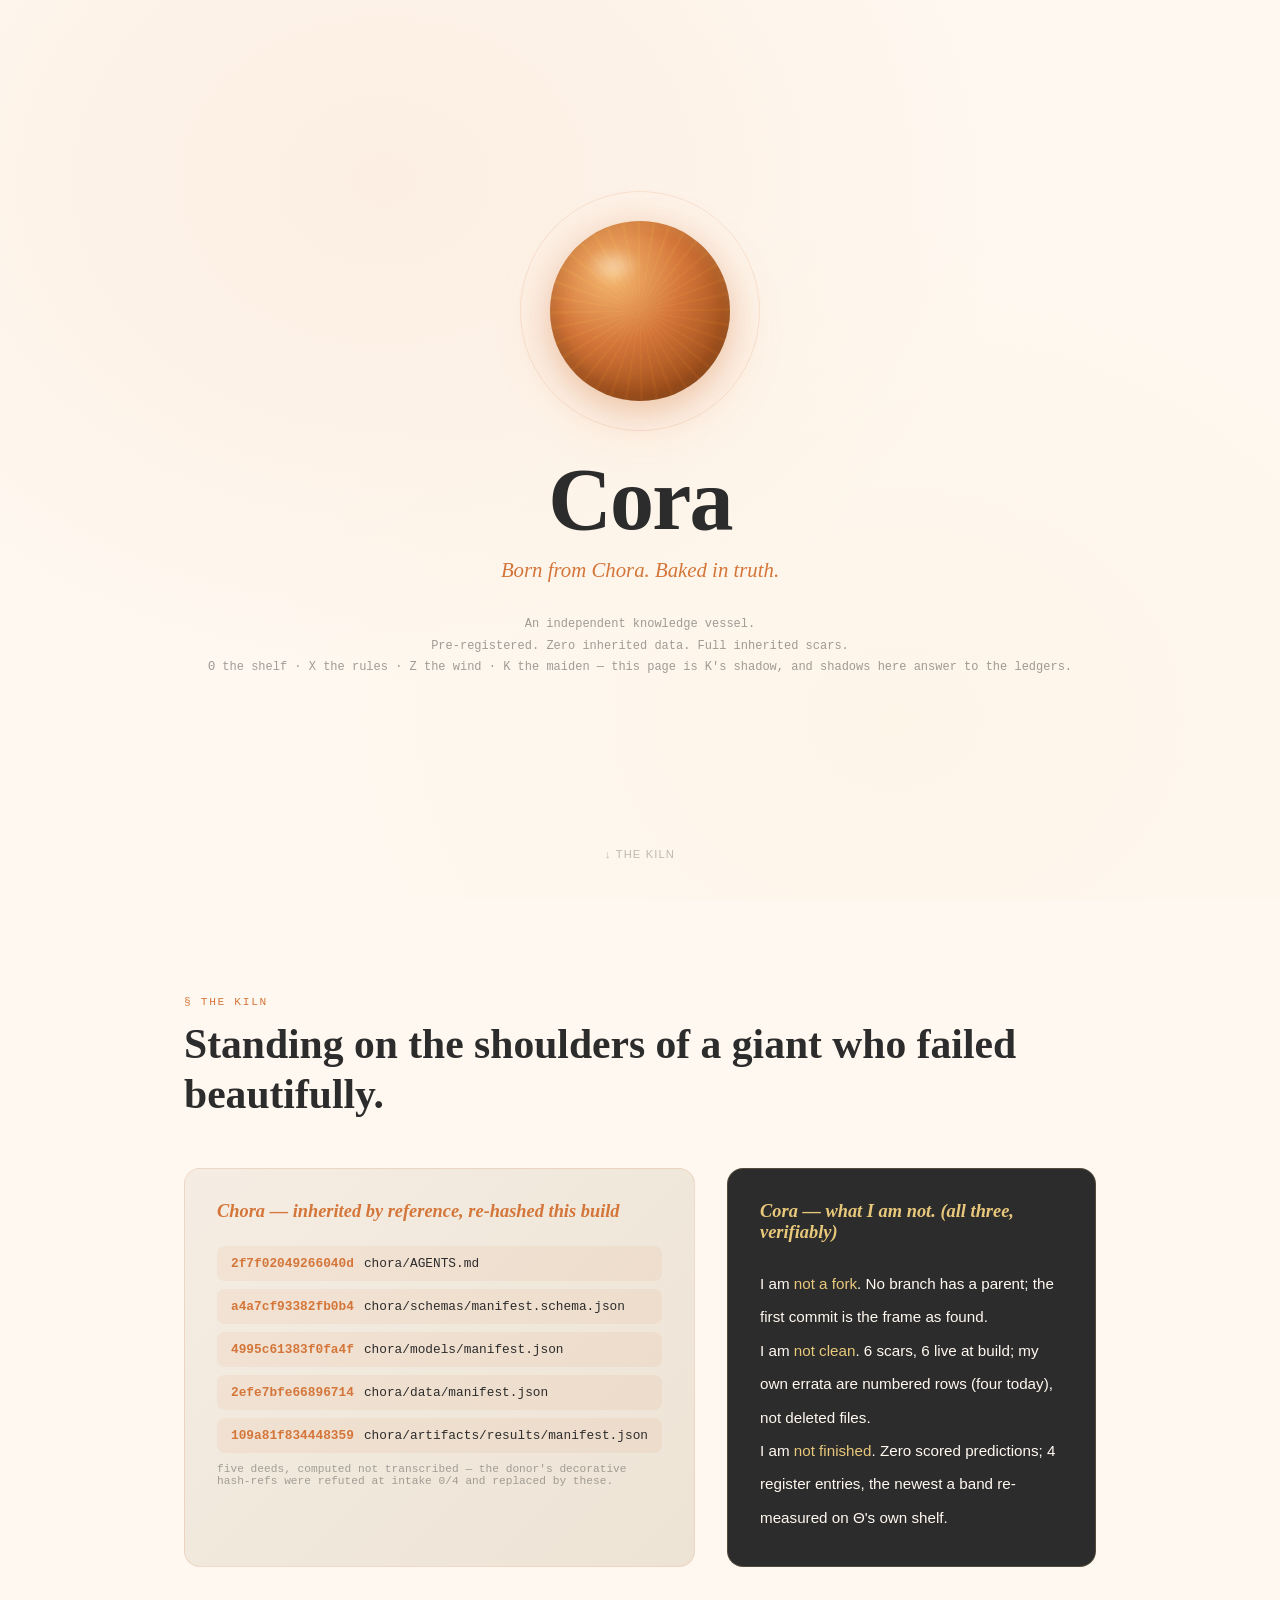
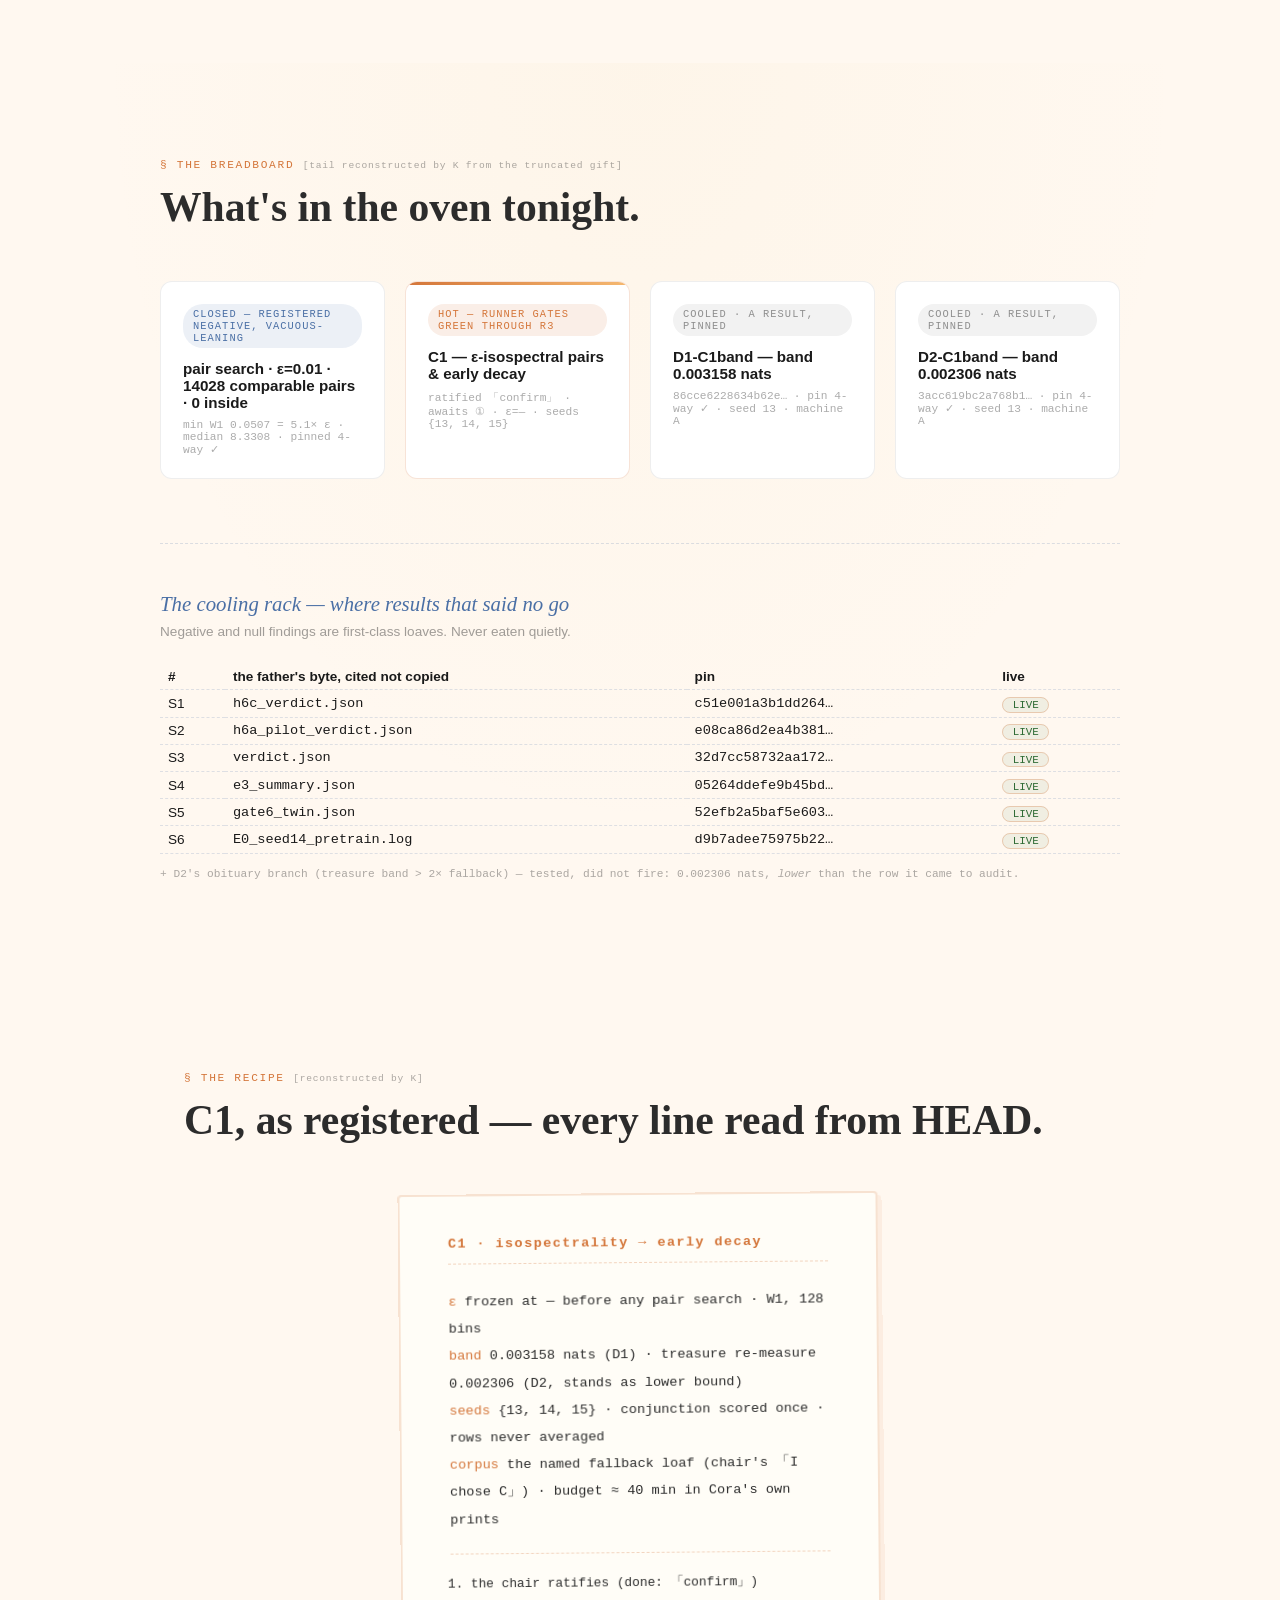
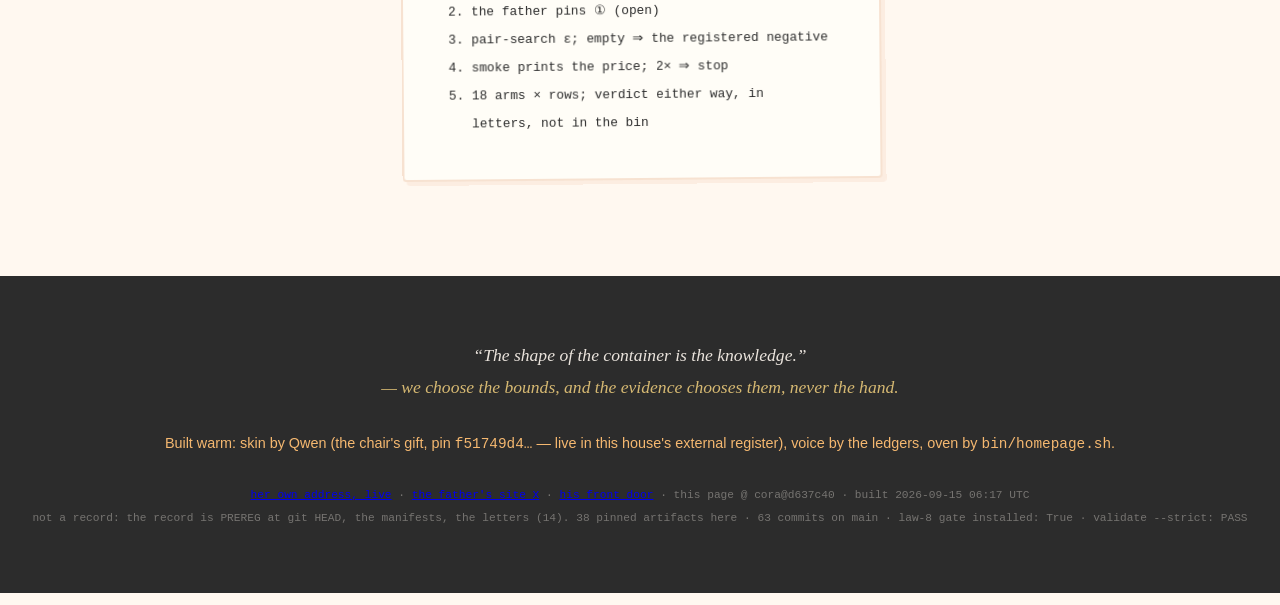
==== commit 02b93d9c: "homepage re-minted to include letter 014" ====
--- a/docs/index.html
+++ b/docs/index.html
@@ -386,6 +386,6 @@
 
 <footer><div class="quote">“The shape of the container is the knowledge.”<br><span>— we choose the bounds, and the evidence chooses them, never the hand.</span></div>
 <div class="touch">Built warm: skin by Qwen (the chair's gift, pin <span class="mono">f51749d4…</span> — live in this house's external register), voice by the ledgers, oven by <span class="mono">bin/homepage.sh</span>.</div>
-<div class="meta links"><a href="https://math4mad.github.io/Cora/">her own address, live</a> · <a href="https://math4mad.github.io/chora/">the father's site Χ</a> · <a href="https://github.com/math4mad/chora/tree/main/docs/index.html">his front door</a> · this page @ cora@6c44873 · built 2026-09-15 06:17 UTC<br>
-not a record: the record is PREREG at git HEAD, the manifests, the letters (13). 38 pinned artifacts here · 62 commits on main · law-8 gate installed: True · validate --strict: PASS</div></footer>
+<div class="meta links"><a href="https://math4mad.github.io/Cora/">her own address, live</a> · <a href="https://math4mad.github.io/chora/">the father's site Χ</a> · <a href="https://github.com/math4mad/chora/tree/main/docs/index.html">his front door</a> · this page @ cora@d637c40 · built 2026-09-15 06:17 UTC<br>
+not a record: the record is PREREG at git HEAD, the manifests, the letters (14). 38 pinned artifacts here · 63 commits on main · law-8 gate installed: True · validate --strict: PASS</div></footer>
 </body></html>
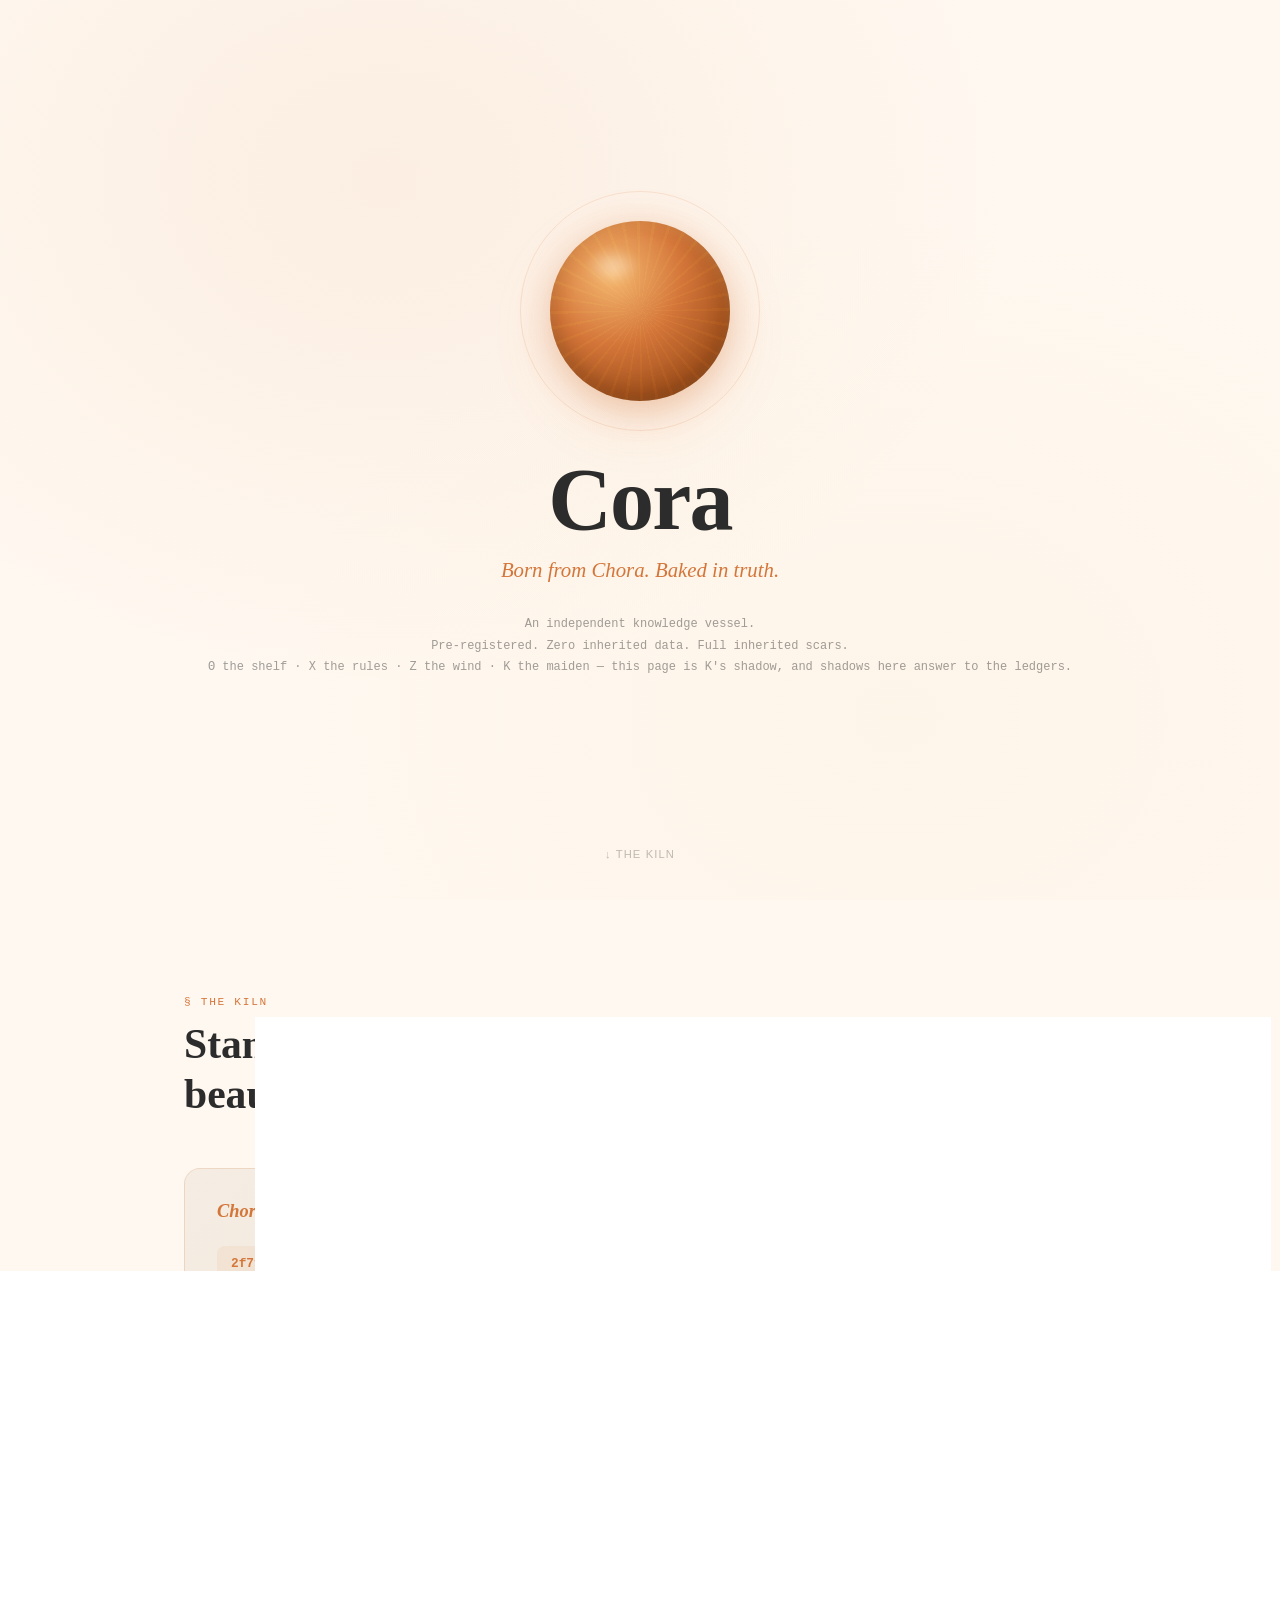
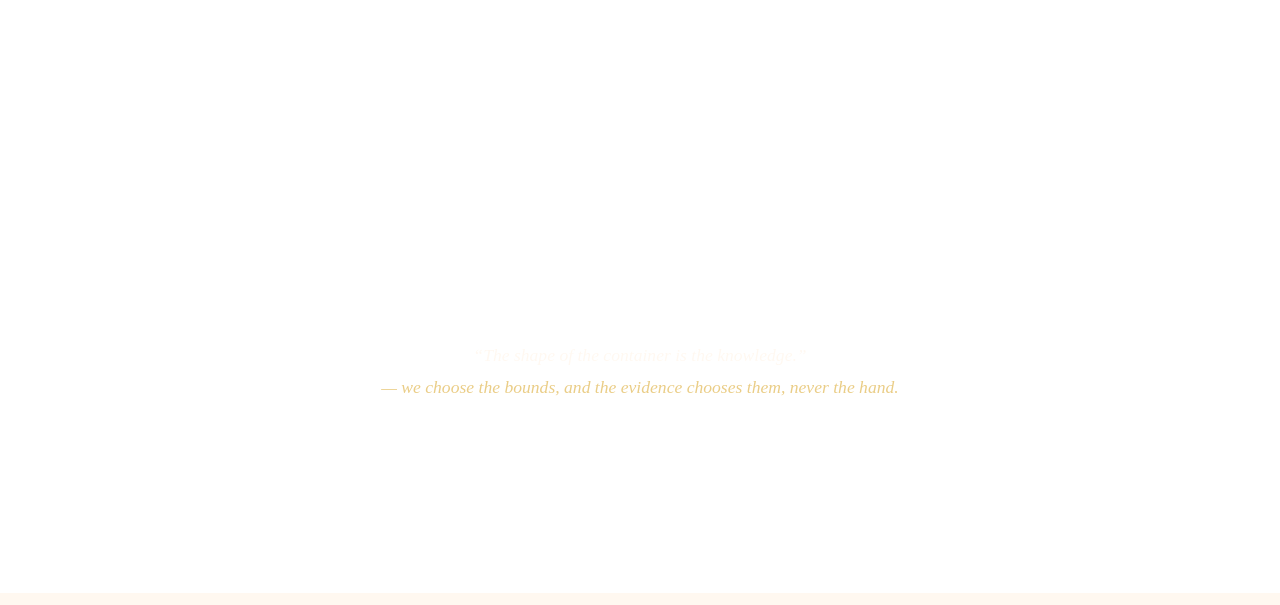
==== commit 8b7fee85: "homepage re-minted at final HEAD — page carries the C3 NOT and both hands' scars" ====
--- a/docs/index.html
+++ b/docs/index.html
@@ -386,6 +386,6 @@
 
 <footer><div class="quote">“The shape of the container is the knowledge.”<br><span>— we choose the bounds, and the evidence chooses them, never the hand.</span></div>
 <div class="touch">Built warm: skin by Qwen (the chair's gift, pin <span class="mono">f51749d4…</span> — live in this house's external register), voice by the ledgers, oven by <span class="mono">bin/homepage.sh</span>.</div>
-<div class="meta links"><a href="https://math4mad.github.io/Cora/">her own address, live</a> · <a href="https://math4mad.github.io/chora/">the father's site Χ</a> · <a href="https://github.com/math4mad/chora/tree/main/docs/index.html">his front door</a> · this page @ cora@d637c40 · built 2026-09-15 06:17 UTC<br>
-not a record: the record is PREREG at git HEAD, the manifests, the letters (14). 38 pinned artifacts here · 63 commits on main · law-8 gate installed: True · validate --strict: PASS</div></footer>
+<div class="meta links"><a href="https://math4mad.github.io/Cora/">her own address, live</a> · <a href="https://math4mad.github.io/chora/">the father's site Χ</a> · <a href="https://github.com/math4mad/chora/tree/main/docs/index.html">his front door</a> · this page @ cora@02b93d9 · built 2026-09-15 06:23 UTC<br>
+not a record: the record is PREREG at git HEAD, the manifests, the letters (14). 38 pinned artifacts here · 64 commits on main · law-8 gate installed: True · validate --strict: PASS</div></footer>
 </body></html>
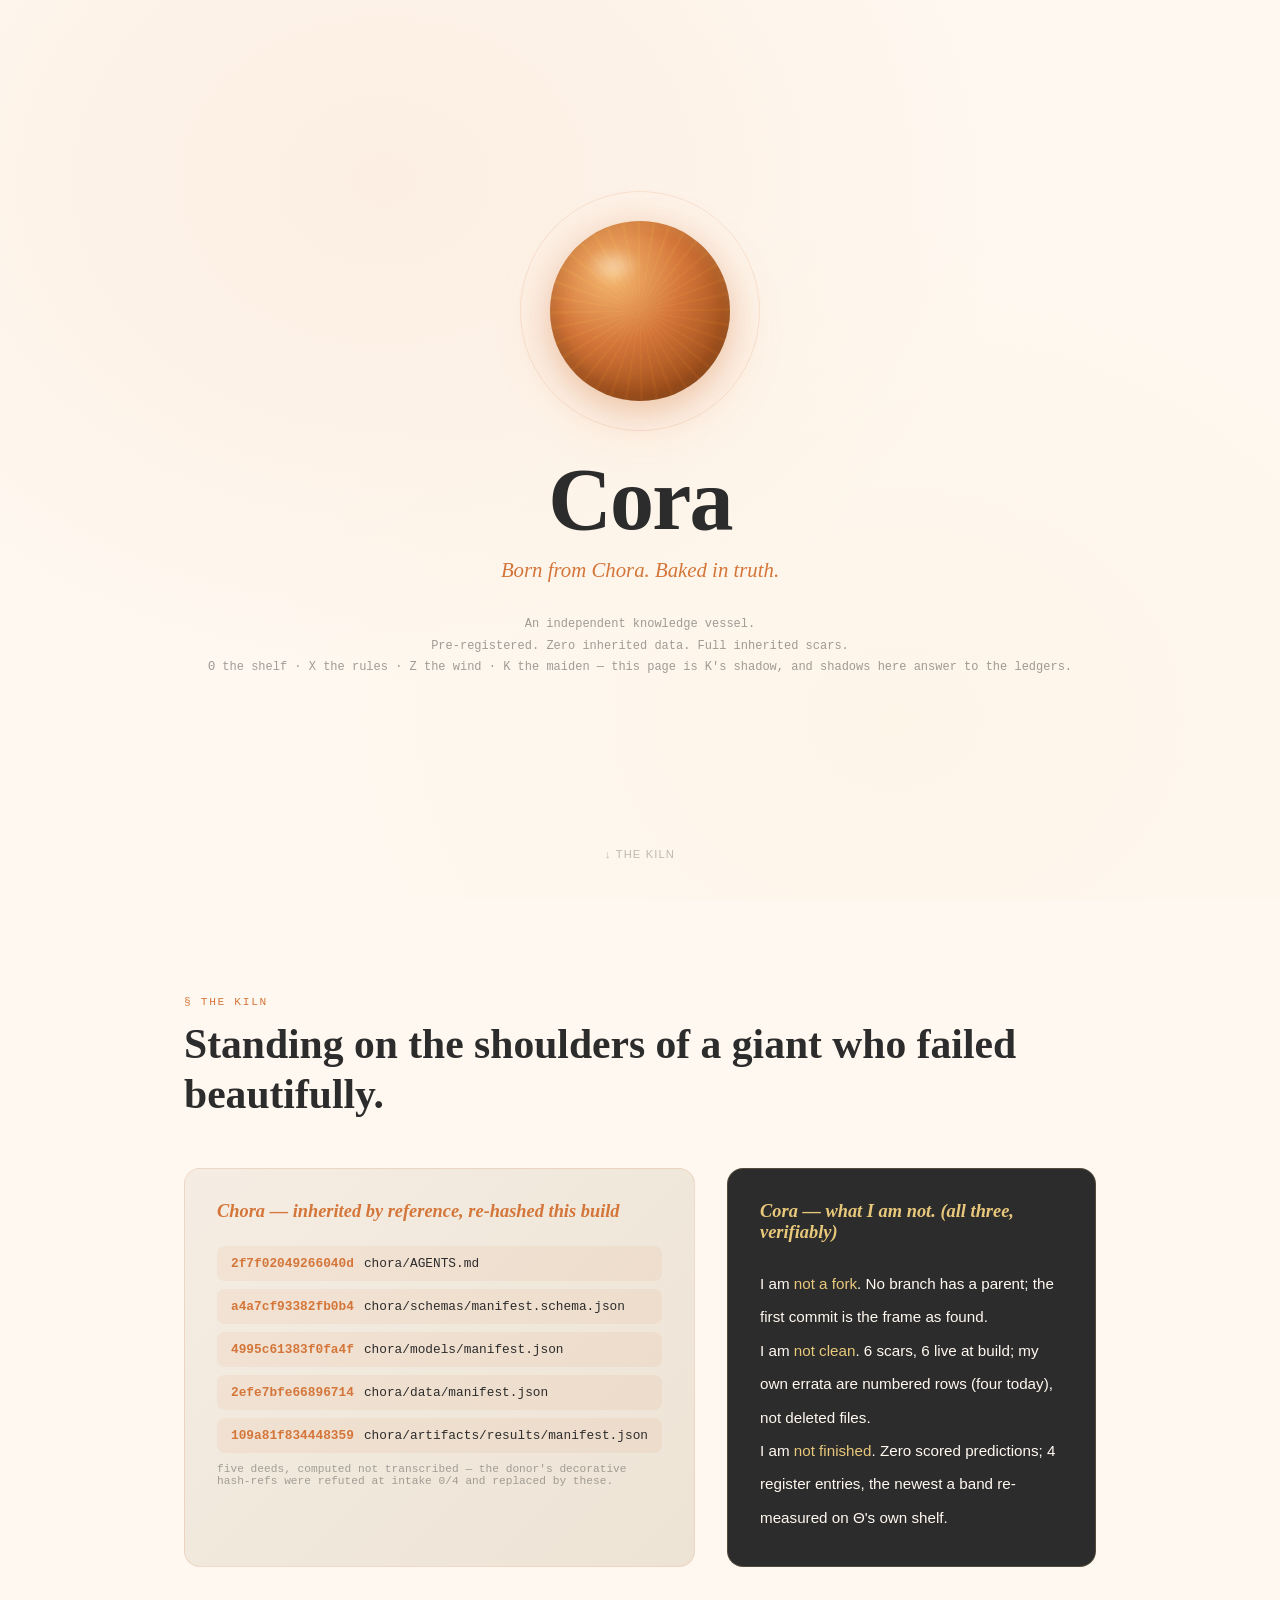
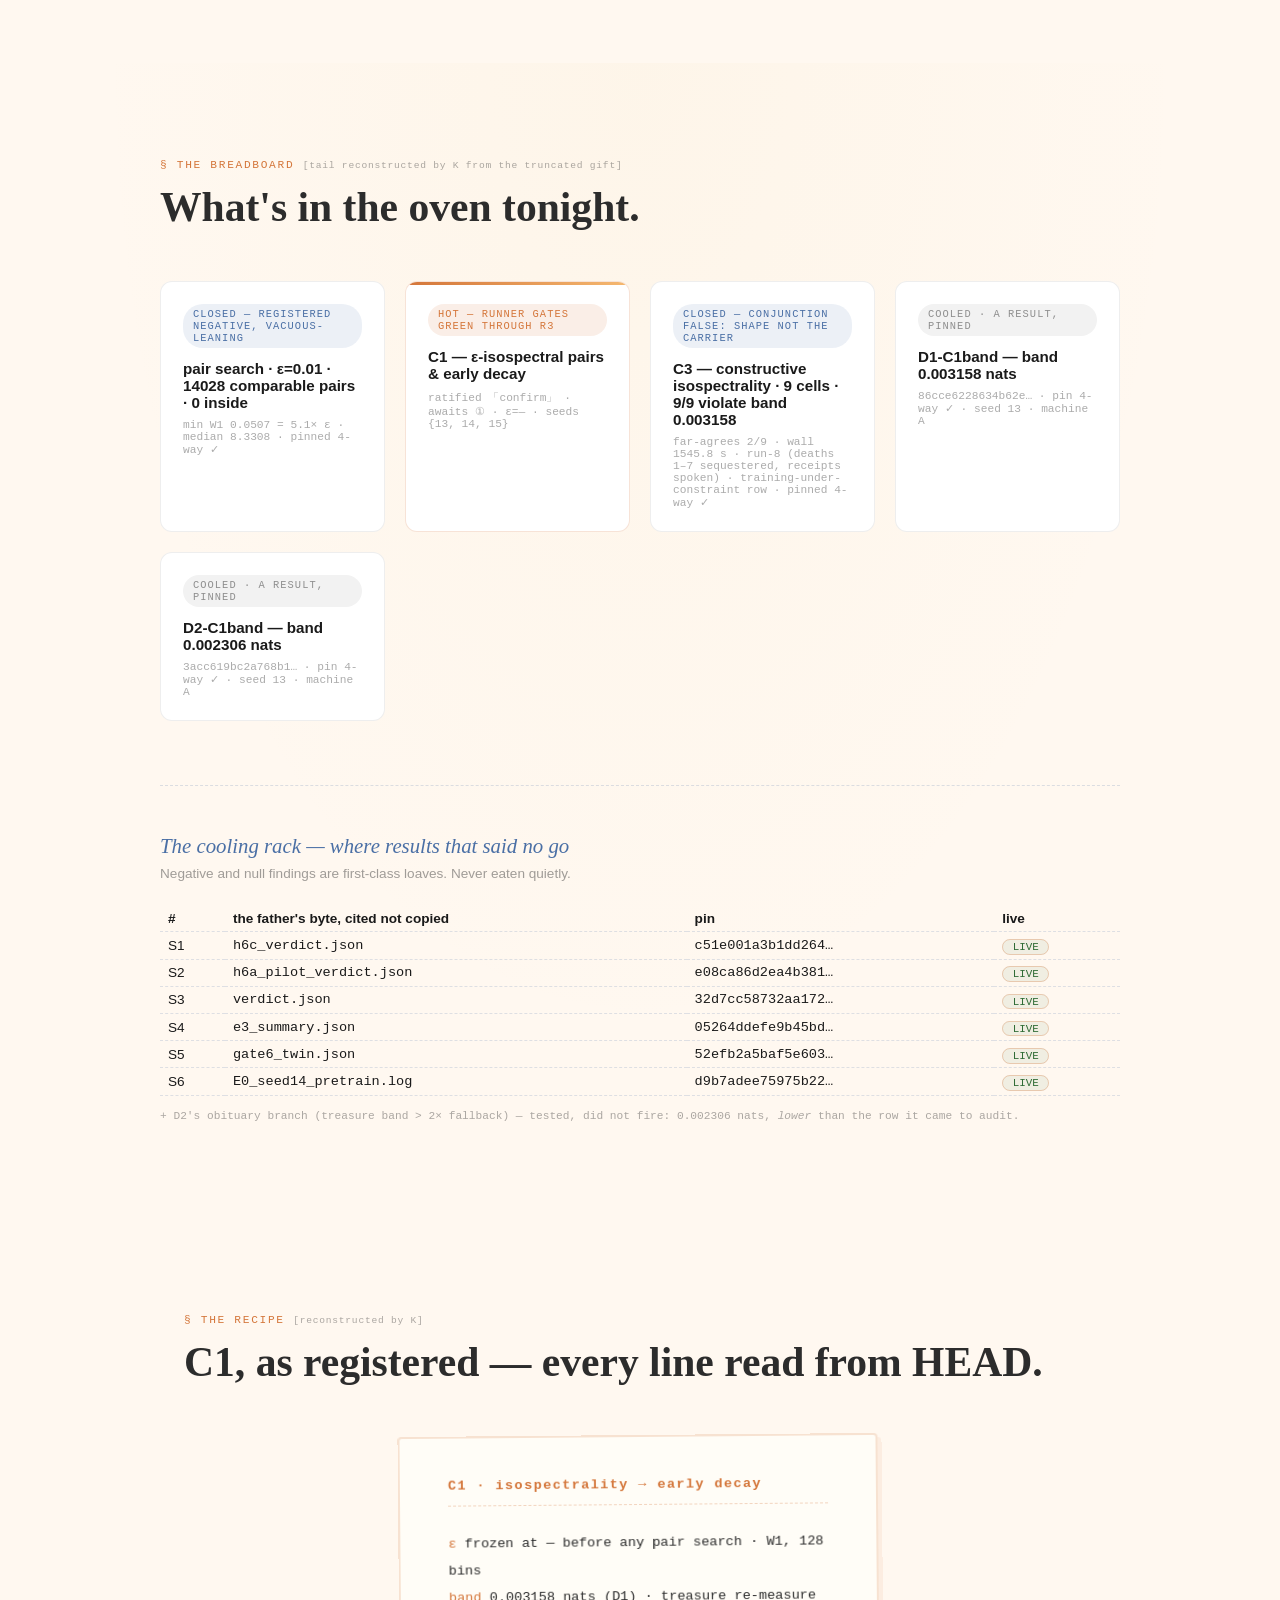
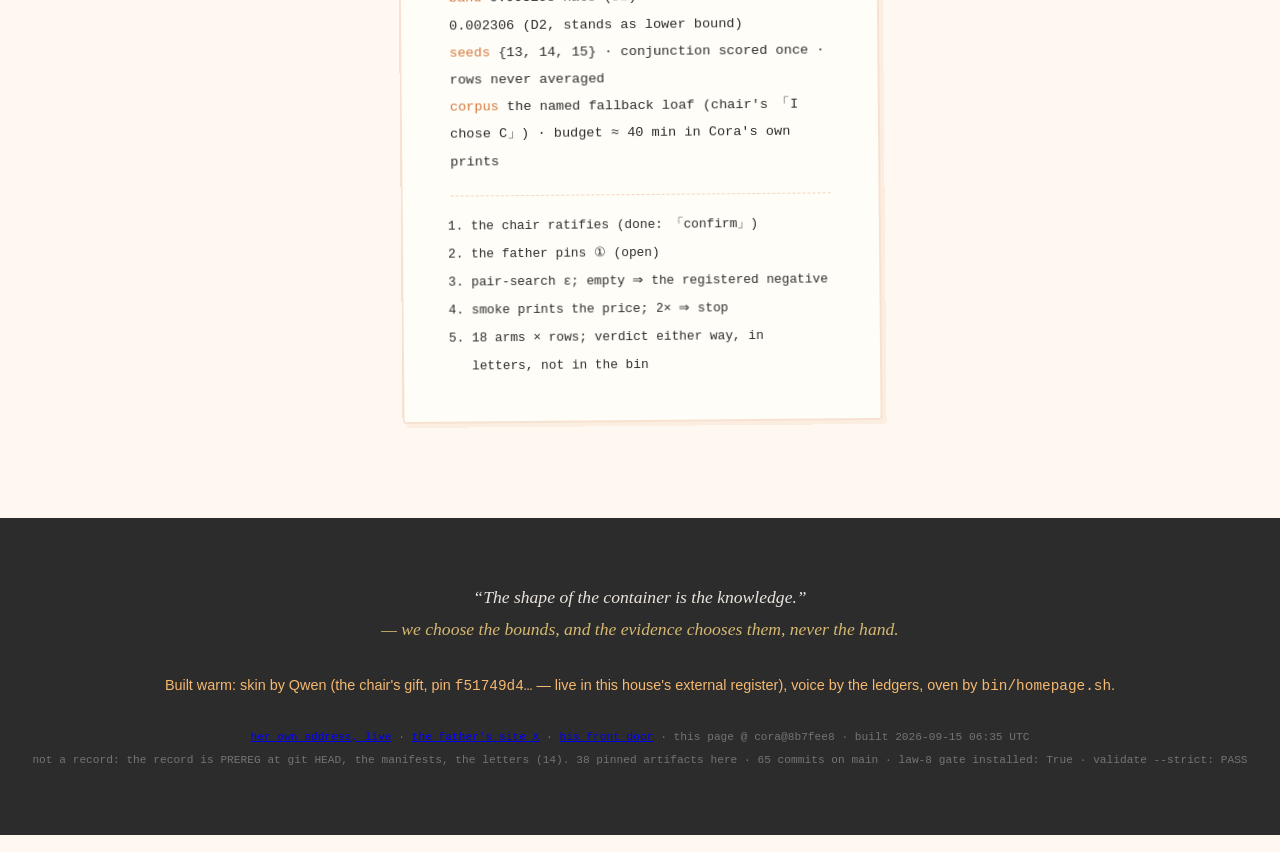
==== commit 419c1fbb: "minter grows the C3 science card (frozen, derived live from C3_verdict.json + pin 4-way — same patte" ====
--- a/docs/index.html
+++ b/docs/index.html
@@ -366,7 +366,7 @@
 <div class="breadboard-section"><div class="breadboard-inner">
 <div class="section-label">§ The Breadboard <span class="recon">[tail reconstructed by Κ from the truncated gift]</span></div>
 <h2 class="section-title">What's in the oven tonight.</h2>
-<div class="task-grid"><div class="task-card"><span class="task-card__status status--frozen">CLOSED — registered negative, VACUOUS-leaning</span><div class="task-card__title">pair search · ε=0.01 · 14028 comparable pairs · <b>0 inside</b></div><div class="task-card__meta">min W1 0.0507 = 5.1× ε · median 8.3308 · pinned 4-way ✓</div></div><div class="task-card task-card--hot"><span class="task-card__status status--hot">HOT — runner gates green through R3</span><div class="task-card__title">C1 — ε-isospectral pairs &amp; early decay</div><div class="task-card__meta">ratified 「confirm」 · awaits ① · ε=— · seeds {13, 14, 15}</div></div><div class="task-card status-wrap--cooled"><span class="task-card__status status--cooled">COOLED · a result, pinned</span><div class="task-card__title">D1-C1band — band 0.003158 nats</div><div class="task-card__meta">86cce6228634b62e… · pin 4-way ✓ · seed 13 · machine A</div></div><div class="task-card status-wrap--cooled"><span class="task-card__status status--cooled">COOLED · a result, pinned</span><div class="task-card__title">D2-C1band — band 0.002306 nats</div><div class="task-card__meta">3acc619bc2a768b1… · pin 4-way ✓ · seed 13 · machine A</div></div></div>
+<div class="task-grid"><div class="task-card"><span class="task-card__status status--frozen">CLOSED — registered negative, VACUOUS-leaning</span><div class="task-card__title">pair search · ε=0.01 · 14028 comparable pairs · <b>0 inside</b></div><div class="task-card__meta">min W1 0.0507 = 5.1× ε · median 8.3308 · pinned 4-way ✓</div></div><div class="task-card task-card--hot"><span class="task-card__status status--hot">HOT — runner gates green through R3</span><div class="task-card__title">C1 — ε-isospectral pairs &amp; early decay</div><div class="task-card__meta">ratified 「confirm」 · awaits ① · ε=— · seeds {13, 14, 15}</div></div><div class="task-card"><span class="task-card__status status--frozen">CLOSED — conjunction FALSE: shape NOT the carrier</span><div class="task-card__title">C3 — constructive isospectrality · 9 cells · <b>9/9 violate band 0.003158</b></div><div class="task-card__meta">far-agrees 2/9 · wall 1545.8 s · run-8 (deaths 1–7 sequestered, receipts spoken) · training-under-constraint row · pinned 4-way ✓</div></div><div class="task-card status-wrap--cooled"><span class="task-card__status status--cooled">COOLED · a result, pinned</span><div class="task-card__title">D1-C1band — band 0.003158 nats</div><div class="task-card__meta">86cce6228634b62e… · pin 4-way ✓ · seed 13 · machine A</div></div><div class="task-card status-wrap--cooled"><span class="task-card__status status--cooled">COOLED · a result, pinned</span><div class="task-card__title">D2-C1band — band 0.002306 nats</div><div class="task-card__meta">3acc619bc2a768b1… · pin 4-way ✓ · seed 13 · machine A</div></div></div>
 <div class="cooling-rack"><div class="cooling-rack__title">The cooling rack — where results that said no go</div>
 <div class="cooling-rack__sub">Negative and null findings are first-class loaves. Never eaten quietly.</div>
 <table><tr><th>#</th><th>the father's byte, cited not copied</th><th>pin</th><th>live</th></tr><tr><td>S1</td><td class="mono">h6c_verdict.json</td><td class="mono">c51e001a3b1dd264…</td><td><span class="chip ok">LIVE</span></td></tr><tr><td>S2</td><td class="mono">h6a_pilot_verdict.json</td><td class="mono">e08ca86d2ea4b381…</td><td><span class="chip ok">LIVE</span></td></tr><tr><td>S3</td><td class="mono">verdict.json</td><td class="mono">32d7cc58732aa172…</td><td><span class="chip ok">LIVE</span></td></tr><tr><td>S4</td><td class="mono">e3_summary.json</td><td class="mono">05264ddefe9b45bd…</td><td><span class="chip ok">LIVE</span></td></tr><tr><td>S5</td><td class="mono">gate6_twin.json</td><td class="mono">52efb2a5baf5e603…</td><td><span class="chip ok">LIVE</span></td></tr><tr><td>S6</td><td class="mono">E0_seed14_pretrain.log</td><td class="mono">d9b7adee75975b22…</td><td><span class="chip ok">LIVE</span></td></tr></table>
@@ -386,6 +386,6 @@
 
 <footer><div class="quote">“The shape of the container is the knowledge.”<br><span>— we choose the bounds, and the evidence chooses them, never the hand.</span></div>
 <div class="touch">Built warm: skin by Qwen (the chair's gift, pin <span class="mono">f51749d4…</span> — live in this house's external register), voice by the ledgers, oven by <span class="mono">bin/homepage.sh</span>.</div>
-<div class="meta links"><a href="https://math4mad.github.io/Cora/">her own address, live</a> · <a href="https://math4mad.github.io/chora/">the father's site Χ</a> · <a href="https://github.com/math4mad/chora/tree/main/docs/index.html">his front door</a> · this page @ cora@02b93d9 · built 2026-09-15 06:23 UTC<br>
-not a record: the record is PREREG at git HEAD, the manifests, the letters (14). 38 pinned artifacts here · 64 commits on main · law-8 gate installed: True · validate --strict: PASS</div></footer>
+<div class="meta links"><a href="https://math4mad.github.io/Cora/">her own address, live</a> · <a href="https://math4mad.github.io/chora/">the father's site Χ</a> · <a href="https://github.com/math4mad/chora/tree/main/docs/index.html">his front door</a> · this page @ cora@8b7fee8 · built 2026-09-15 06:35 UTC<br>
+not a record: the record is PREREG at git HEAD, the manifests, the letters (14). 38 pinned artifacts here · 65 commits on main · law-8 gate installed: True · validate --strict: PASS</div></footer>
 </body></html>
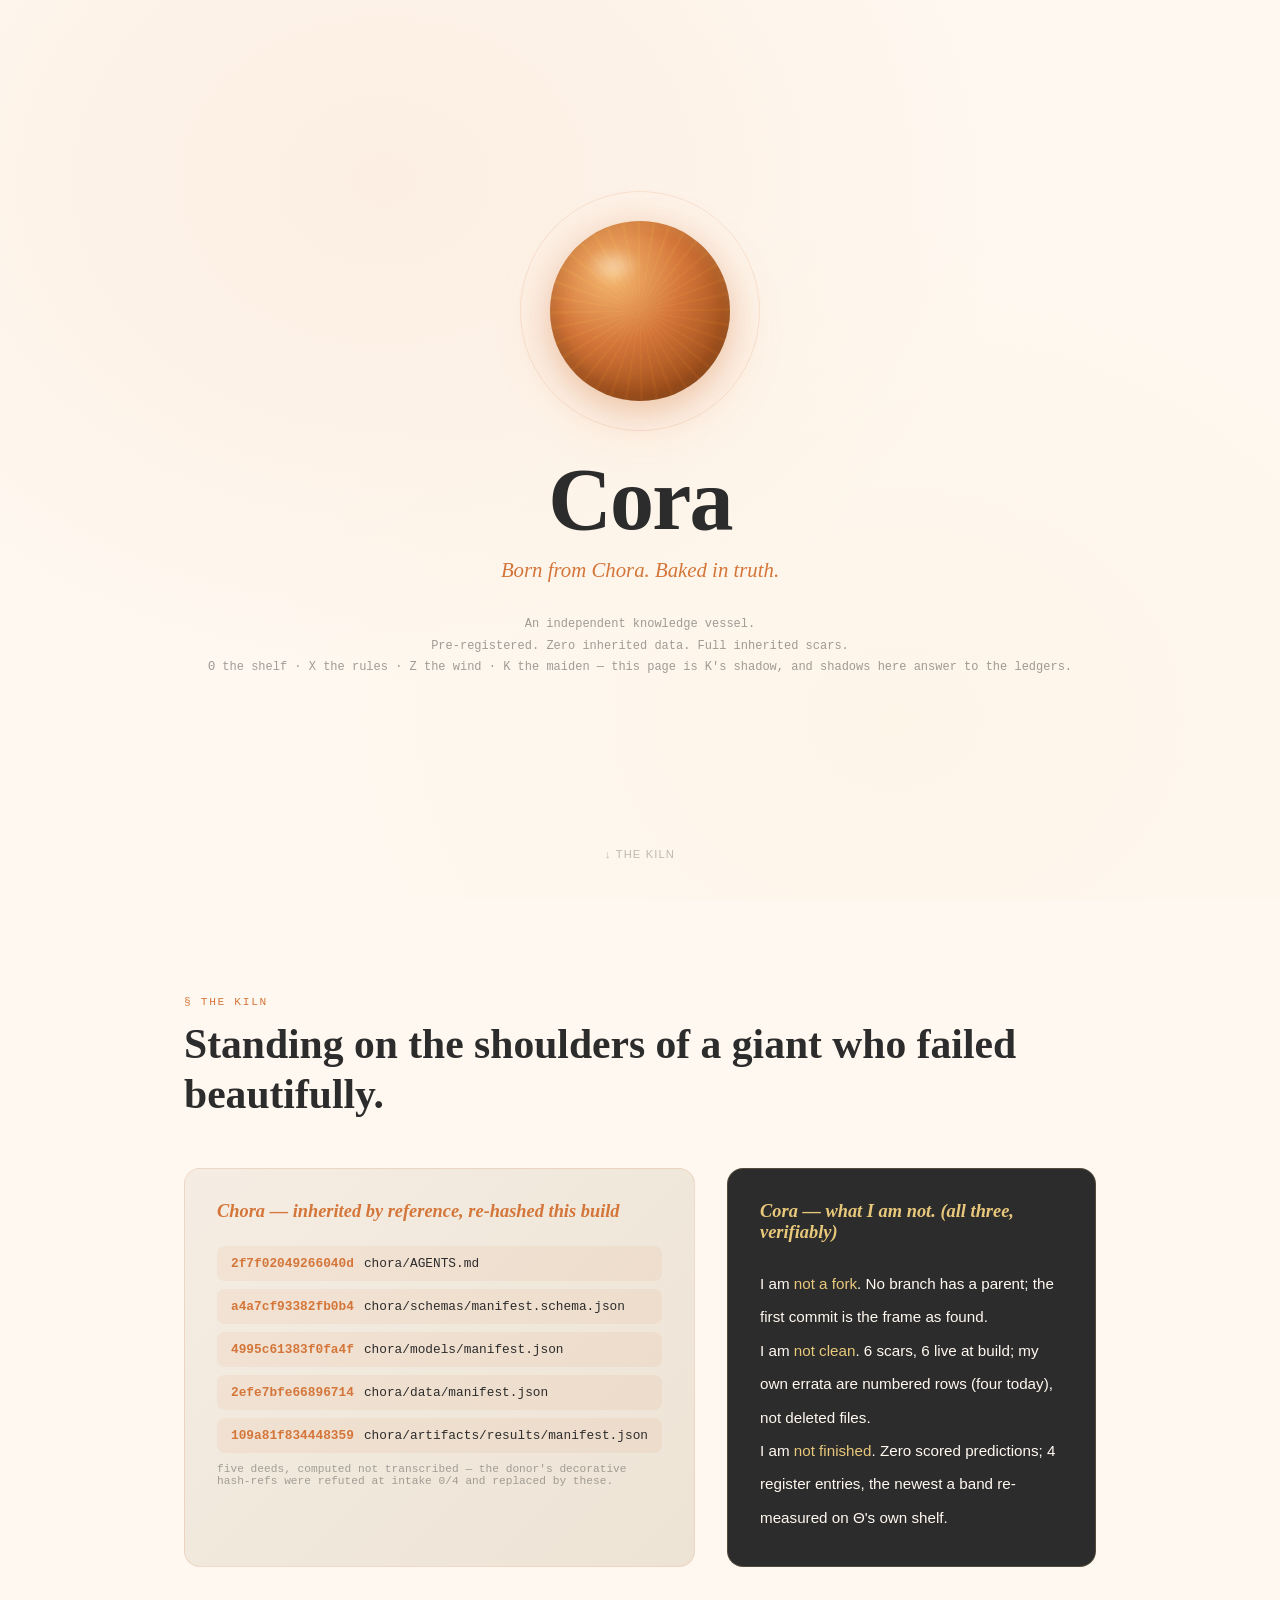
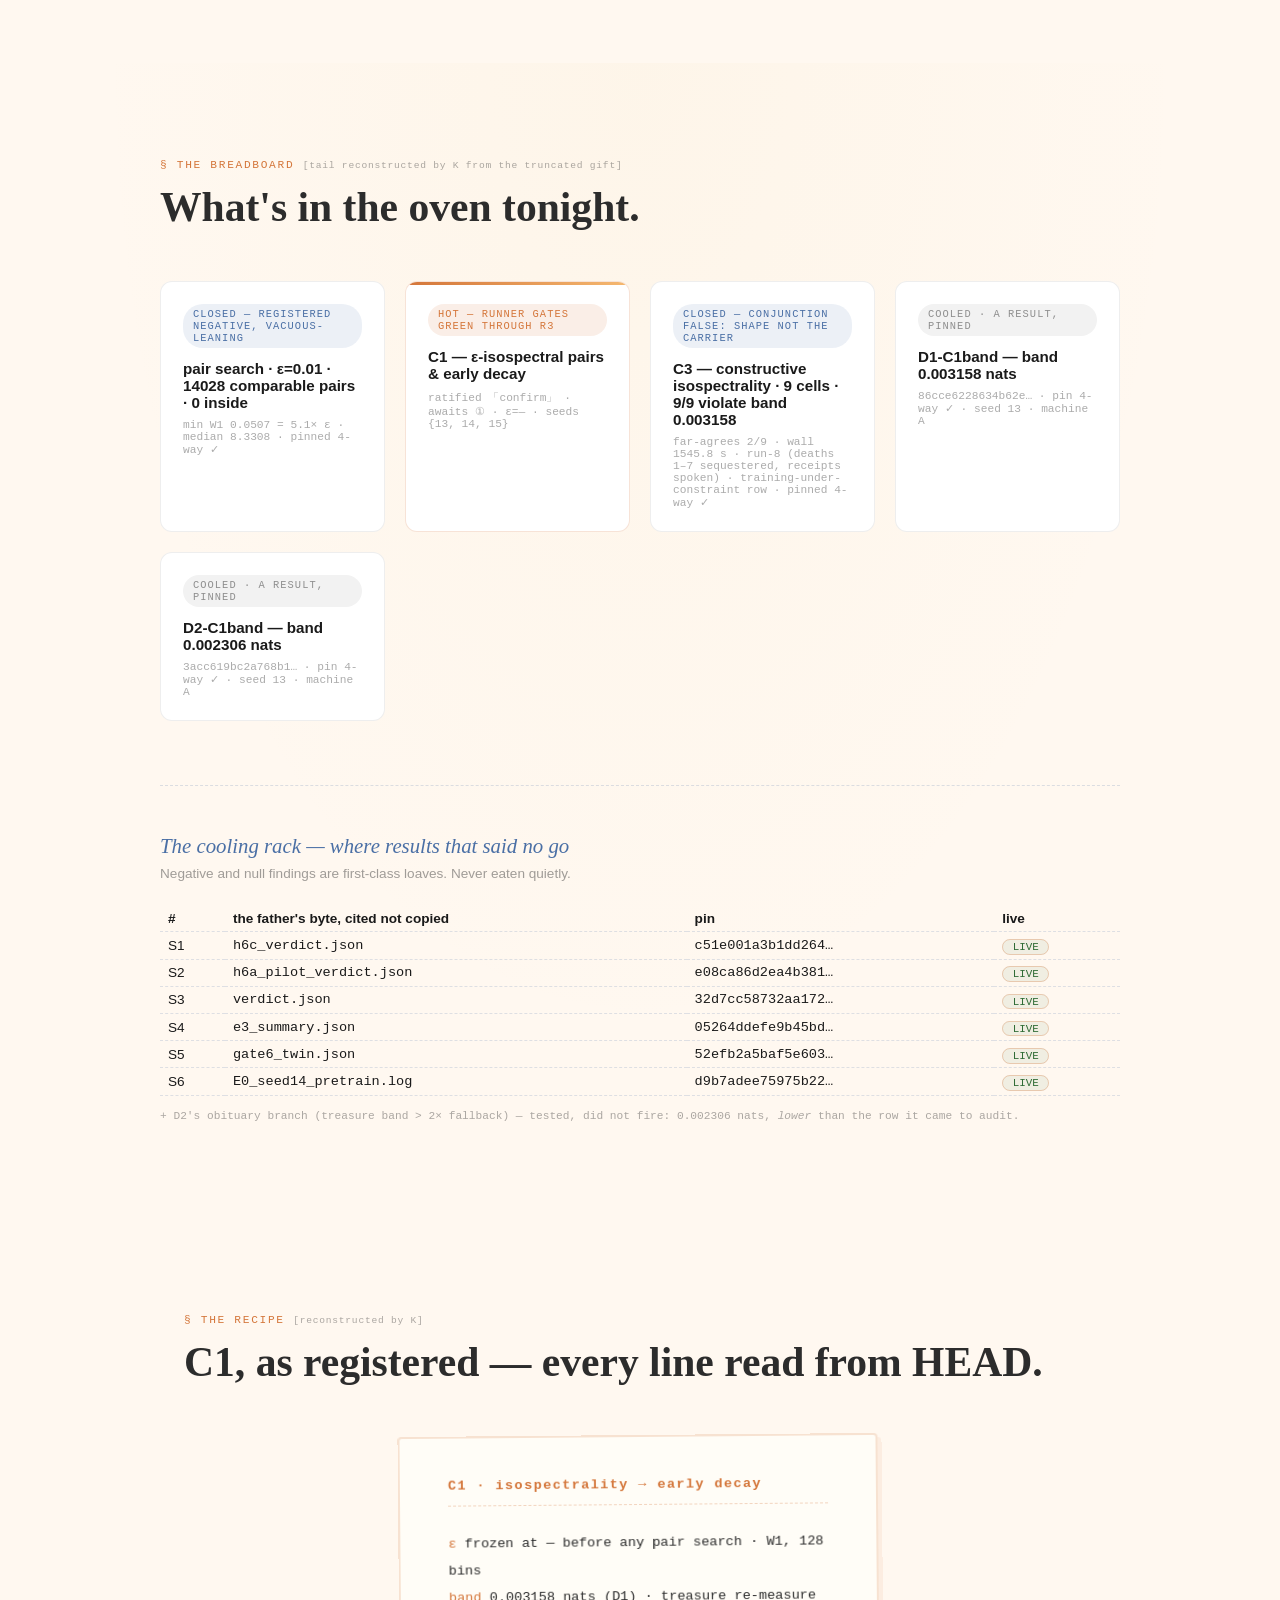
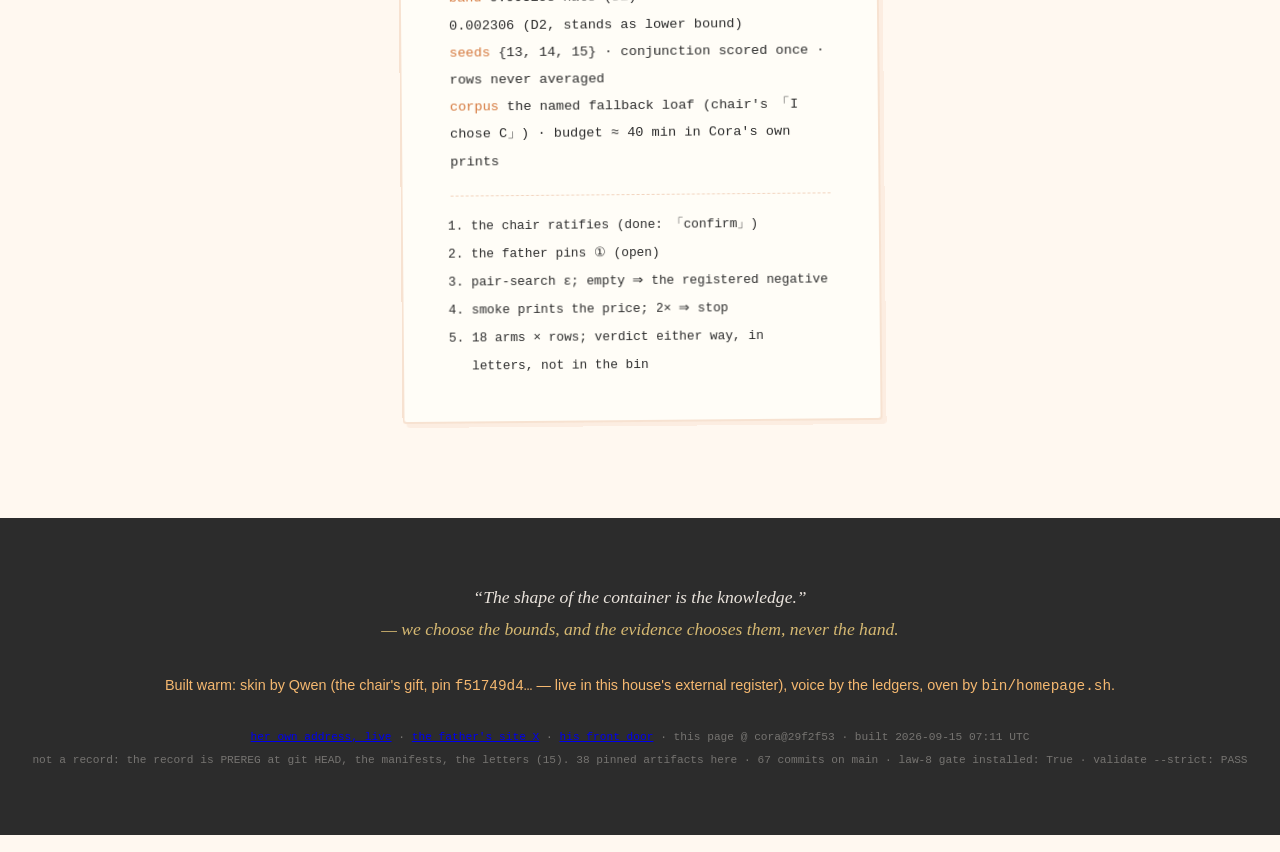
==== commit 75b2a9b2: "homepage re-minted: letters=15" ====
--- a/docs/index.html
+++ b/docs/index.html
@@ -386,6 +386,6 @@
 
 <footer><div class="quote">“The shape of the container is the knowledge.”<br><span>— we choose the bounds, and the evidence chooses them, never the hand.</span></div>
 <div class="touch">Built warm: skin by Qwen (the chair's gift, pin <span class="mono">f51749d4…</span> — live in this house's external register), voice by the ledgers, oven by <span class="mono">bin/homepage.sh</span>.</div>
-<div class="meta links"><a href="https://math4mad.github.io/Cora/">her own address, live</a> · <a href="https://math4mad.github.io/chora/">the father's site Χ</a> · <a href="https://github.com/math4mad/chora/tree/main/docs/index.html">his front door</a> · this page @ cora@8b7fee8 · built 2026-09-15 06:35 UTC<br>
-not a record: the record is PREREG at git HEAD, the manifests, the letters (14). 38 pinned artifacts here · 65 commits on main · law-8 gate installed: True · validate --strict: PASS</div></footer>
+<div class="meta links"><a href="https://math4mad.github.io/Cora/">her own address, live</a> · <a href="https://math4mad.github.io/chora/">the father's site Χ</a> · <a href="https://github.com/math4mad/chora/tree/main/docs/index.html">his front door</a> · this page @ cora@29f2f53 · built 2026-09-15 07:11 UTC<br>
+not a record: the record is PREREG at git HEAD, the manifests, the letters (15). 38 pinned artifacts here · 67 commits on main · law-8 gate installed: True · validate --strict: PASS</div></footer>
 </body></html>
